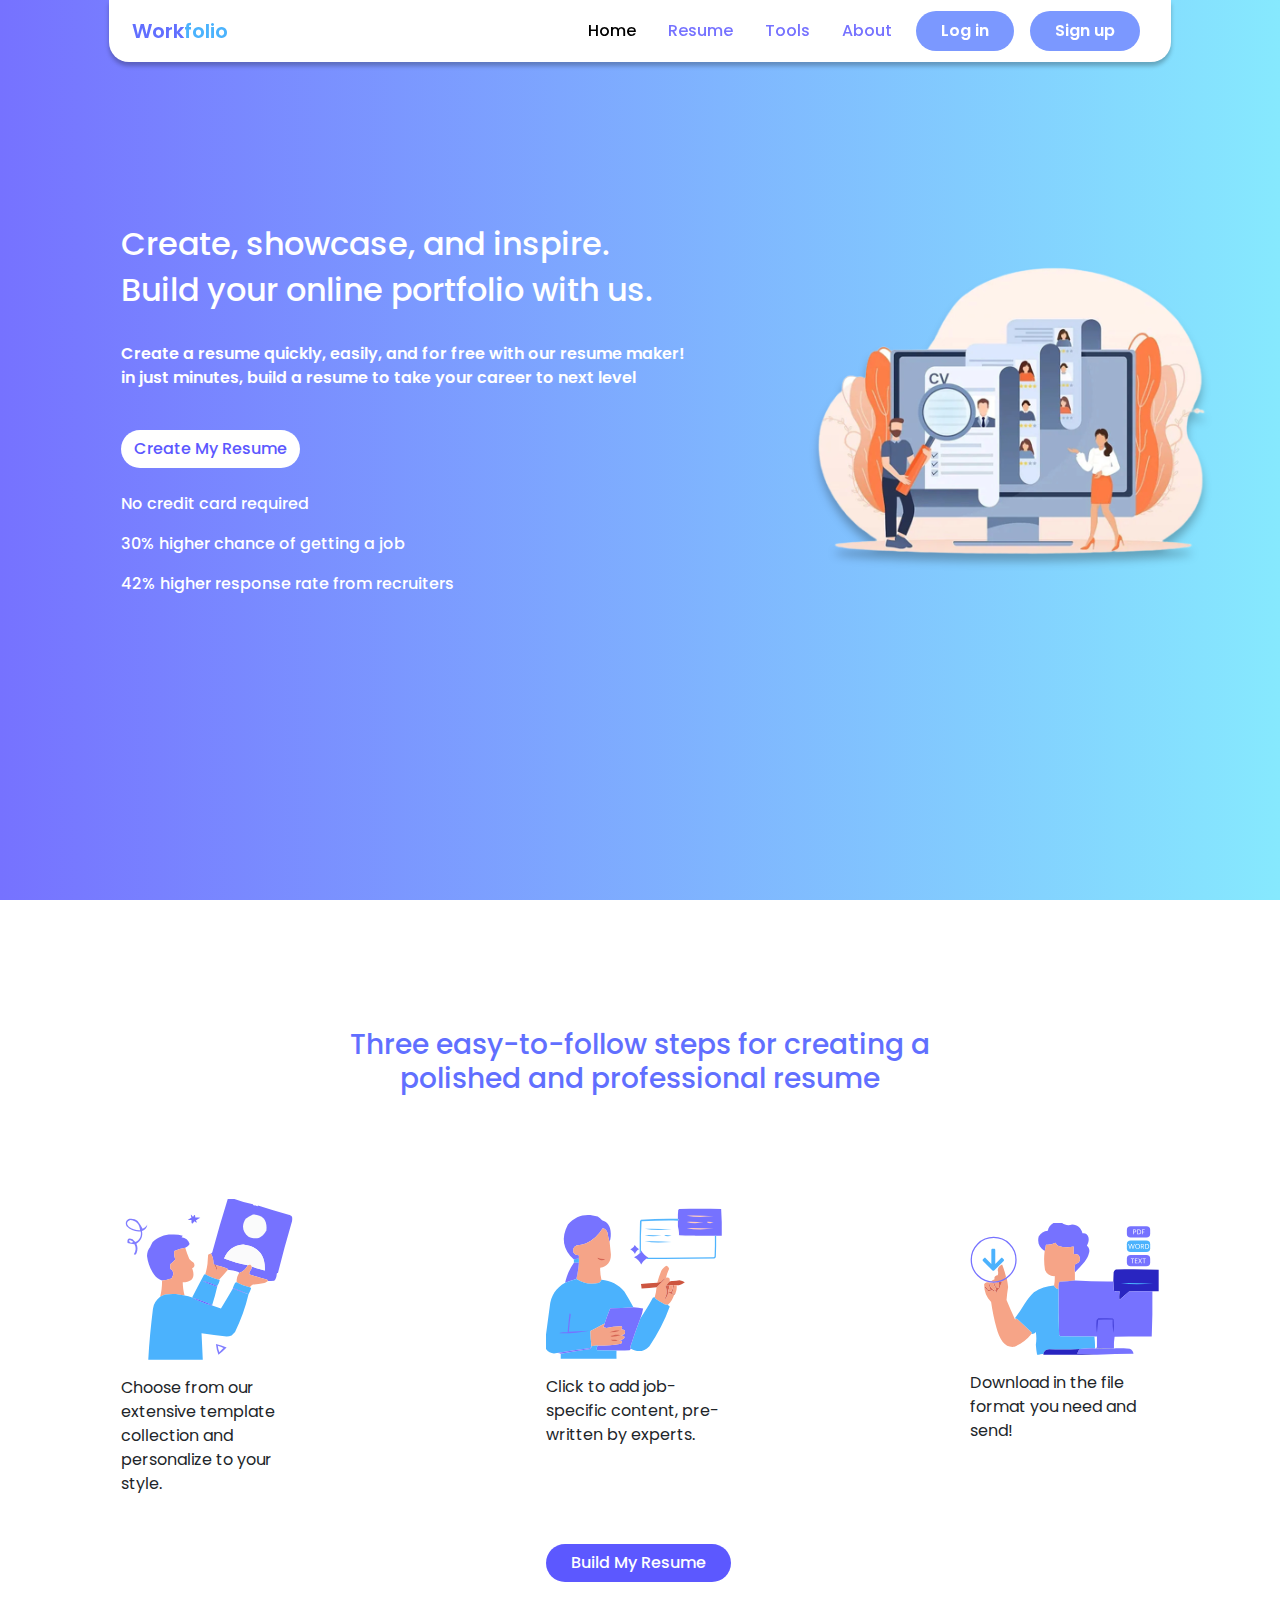
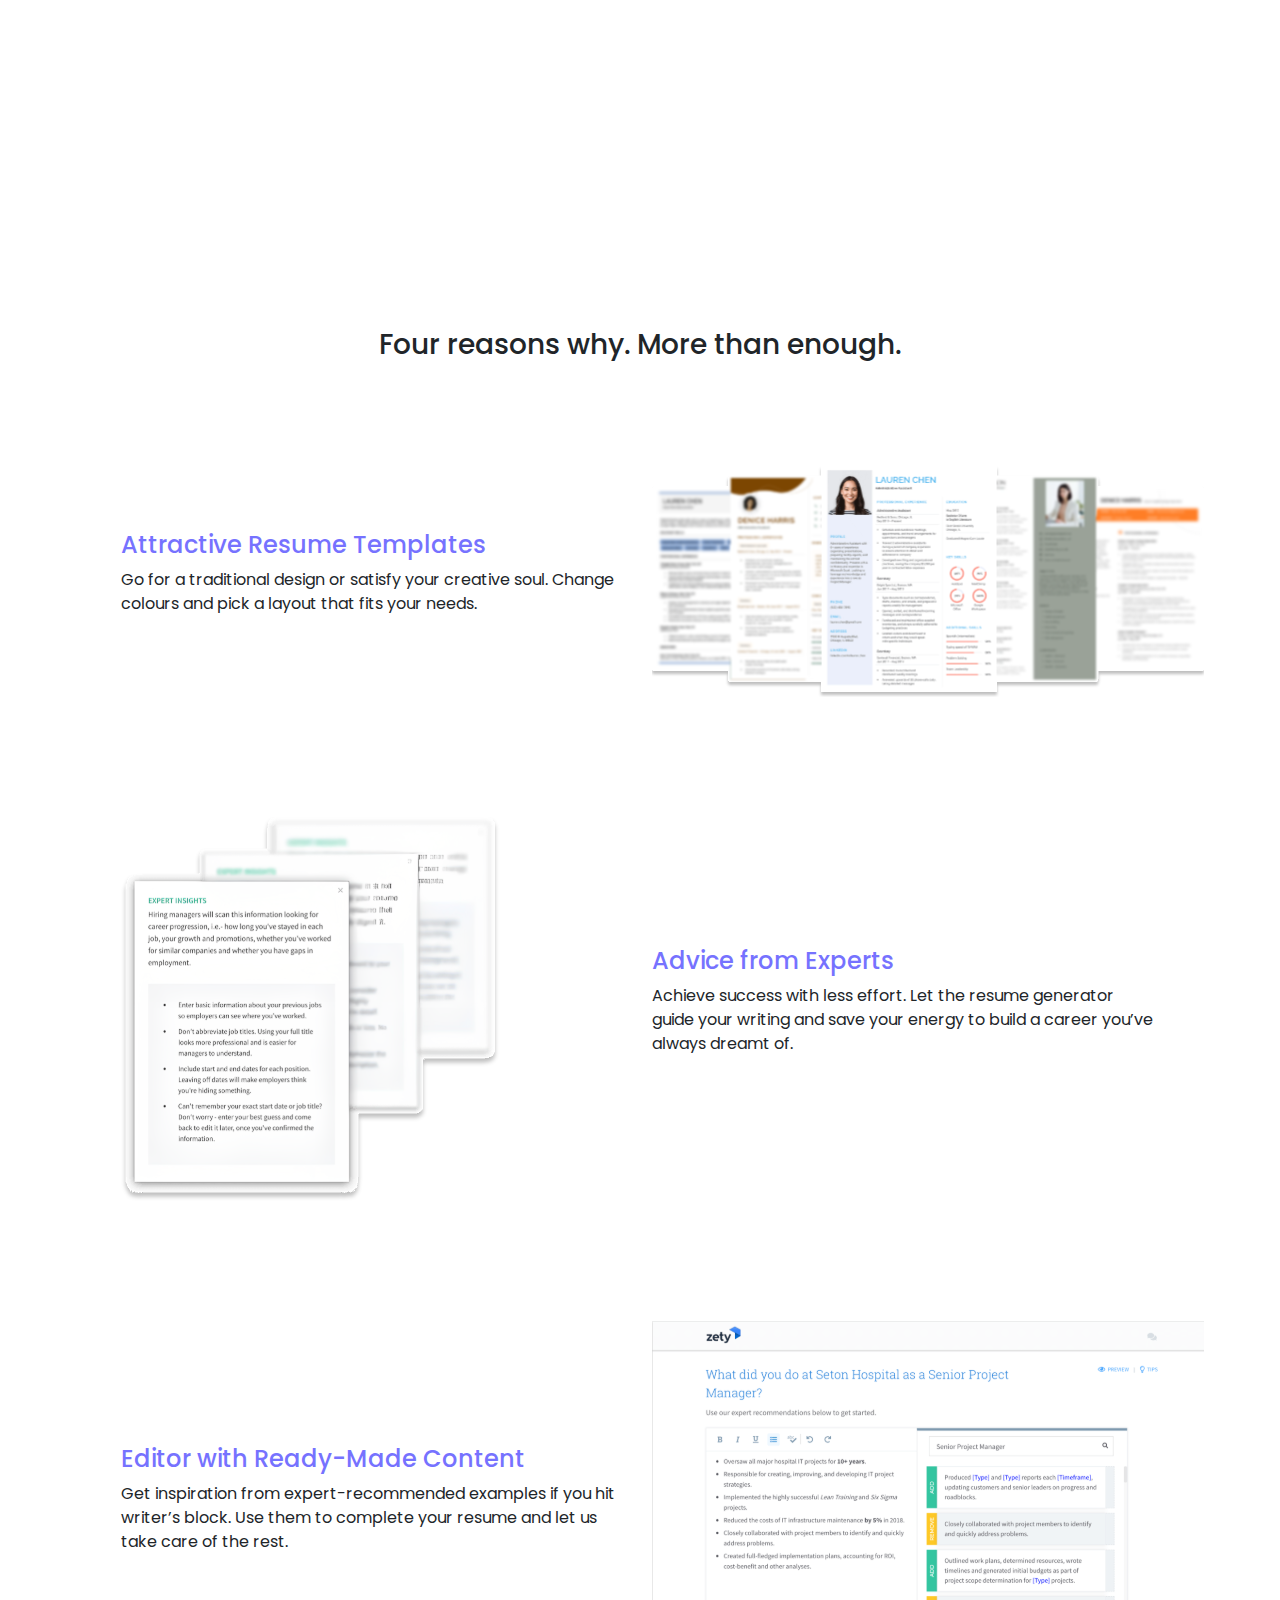
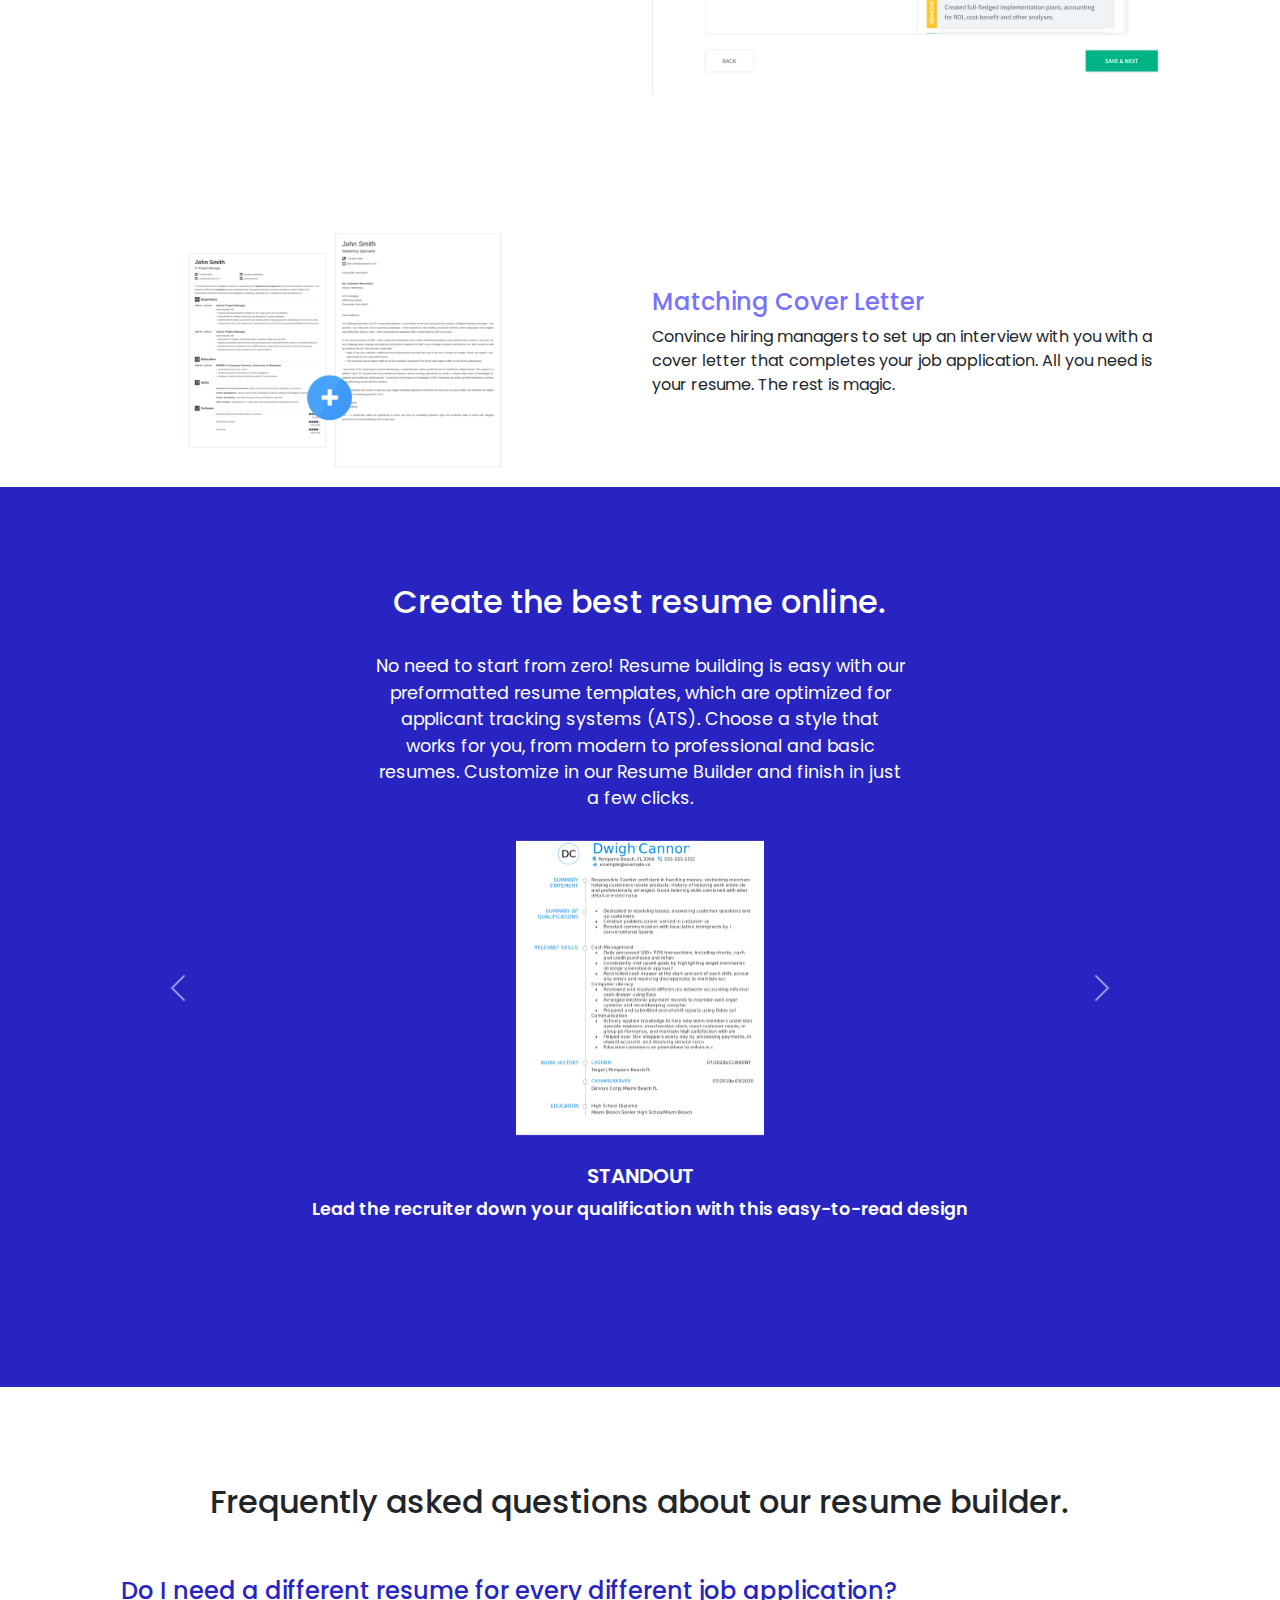
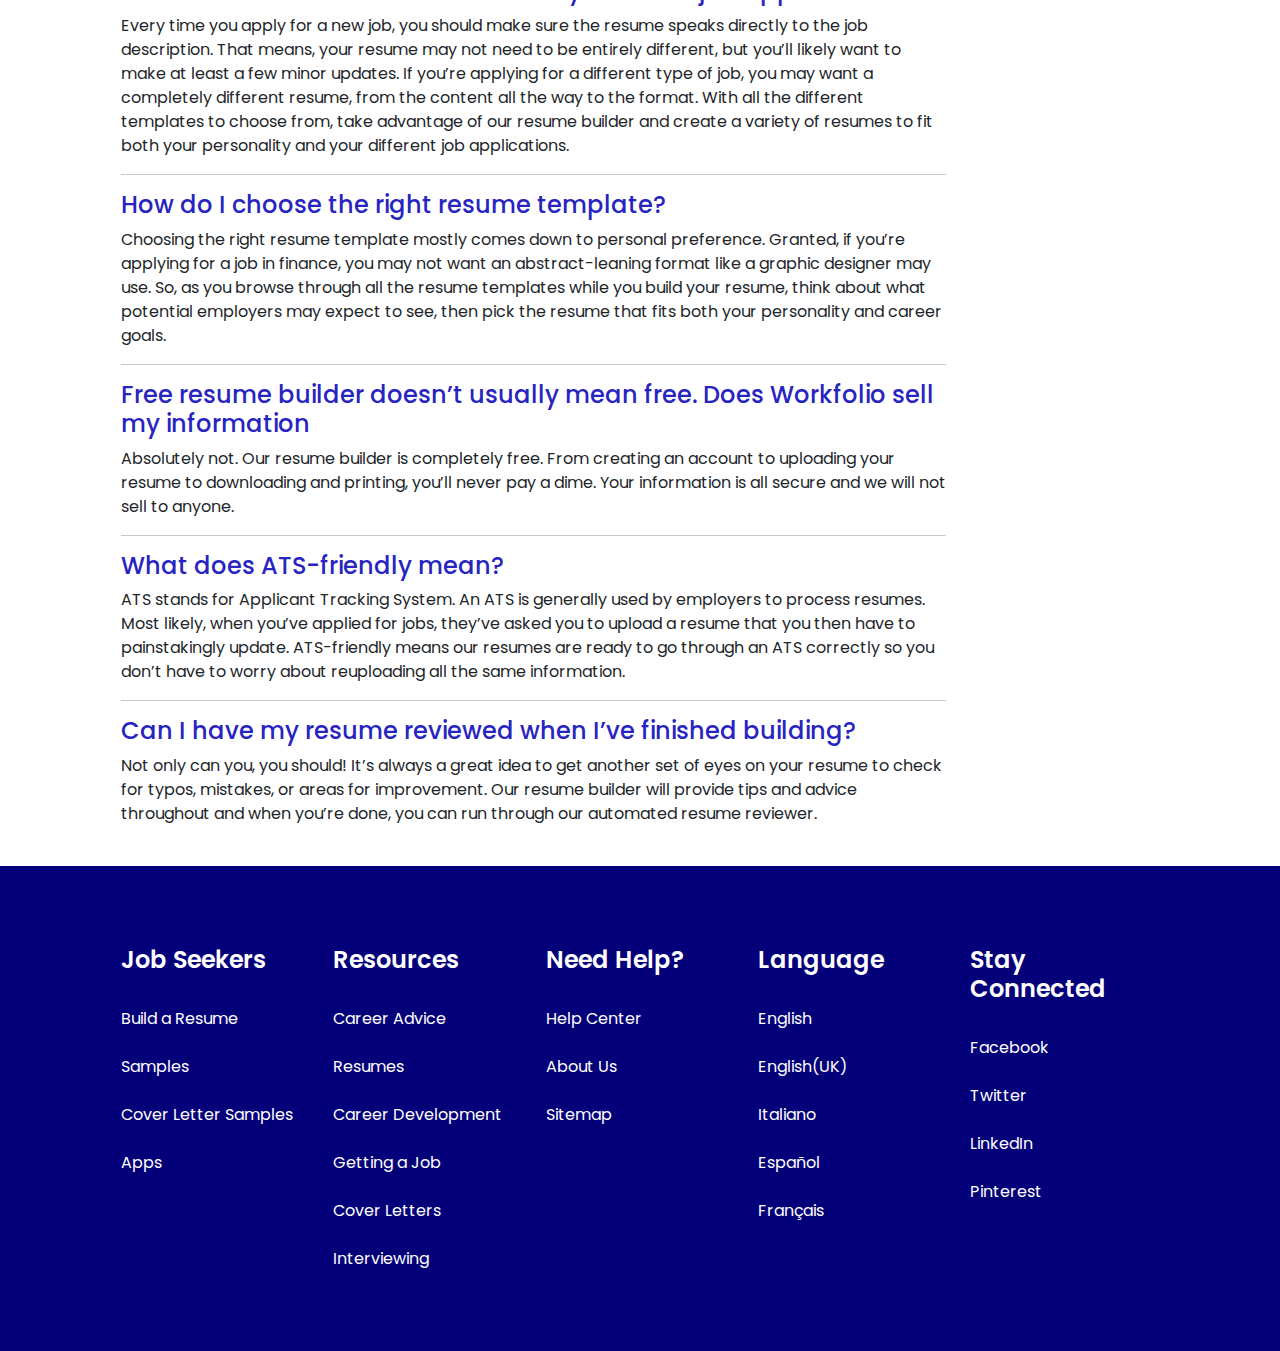
==== workfolio/index.html @ 3a0b3e2c "Initial Commit" ====
<!DOCTYPE html>
<html lang="en">
<head>
    <meta charset="UTF-8">
    <meta http-equiv="X-UA-Compatible" content="IE=edge">
    <meta name="viewport" content="width=device-width, initial-scale=1.0">
    <title>Workfolio</title>
    <!-- Bootstrap -->
    <link rel="stylesheet" href="./bootstrap-5.3.0-alpha1-dist/css/bootstrap.min.css">
    <script src="./bootstrap-5.3.0-alpha1-dist/js/bootstrap.min.js"></script>
    <!-- Fonts -->
    <link rel="preconnect" href="https://fonts.googleapis.com">
    <link rel="preconnect" href="https://fonts.gstatic.com" crossorigin>
    <link href="https://fonts.googleapis.com/css2?family=Poppins:wght@400;500;600&display=swap" rel="stylesheet">
    <!-- Styles -->
    <link rel="stylesheet" href="./css/styles.css">
    <!-- Script -->
    <script src="./js/script.js" defer></script>
</head>
<body>
    <div class="container-fluid landing">
        <!-- Navbar Starts -->
        <!-- <div class="row fixed-top">
            <div class="col"></div>
            <div class="col-10 navbar">
                <div class="logo">
                    <span class="logo-part-1">Work</span><span class="logo-part-2">folio</span>
                </div>
                <ul class="navbar-links d-flex justify-content-evenly align-items-center">
                    <li>Resume</li>
                    <li>Cover Letter</li>
                    <li>Tools</li>
                    <li>About</li>
                    <li>Career Blog</li>
                    <li class="navbar-button text-center ms-5 px-4 py-2">Log in</li>
                    <li class="navbar-button text-center px-4 py-2 ">Sign up</li>
                </ul>
            </div>
            <div class="col"></div>
        </div> -->
        <div class="row fixed-top">
            <div class="col-md-1"></div>
            <div class="col-md-10">
                <nav class="navbar navbar-expand-lg bg-body-tertiary">
                    <div class="container-fluid">
                        <a class="navbar-brand" href="/"><span class="logo-part-1">Work</span><span class="logo-part-2">folio</span></a>
                        <button class="navbar-toggler" type="button" data-bs-toggle="collapse" data-bs-target="#navbarNavAltMarkup" aria-controls="navbarNavAltMarkup" aria-expanded="false" aria-label="Toggle navigation">
                        <span class="navbar-toggler-icon"></span>
                        </button>
                        <div class="collapse navbar-collapse justify-content-end" id="navbarNavAltMarkup">
                        <div class="navbar-nav">
                            <a class="nav-link active" aria-current="page" href="#">Home</a>
                            <a class="nav-link" href="#">Resume</a>
                            <!-- <a class="nav-link" href="#">Cover Letter</a> -->
                            <a class="nav-link" href="#">Tools</a>
                            <a class="nav-link" href="#">About</a>
                            <!-- <a class="nav-link" href="#">Career Blog</a> -->
                            <button type="button" class="btn px-4" data-bs-toggle="modal" data-bs-target="#loginPopup">Log in</button>
                            <button type="button" class="btn px-4" data-bs-toggle="modal" data-bs-target="#signupPopup">Sign up</button>
                        </div>
                    </div>
                </nav>
            </div>
            <div class="col-md-1"></div>
        </div>
        <!-- Navbar Ends -->
        <!-- Login Popup Starts -->
        <div class="modal fade login-popup" id="loginPopup" tabindex="-1" aria-labelledby="exampleModalLabel" aria-hidden="true">
            <div class="modal-dialog modal-dialog-centered">
                <div class="modal-content">
                    <div class="modal-body d-flex flex-column justify-content-between">
                        <div class="d-flex justify-content-end">
                            <button type="button" class="btn-close" data-bs-dismiss="modal" aria-label="Close"></button>
                        </div>
                        <h2 class="text-center">Log in</h2>
                        <form action="/" method="post" class="d-flex flex-column justify-content-between">
                            <input type="text" name="login_username" placeholder="username or email">
                            <input type="password" name="login_password" placeholder="password">
                            <div class="d-flex justify-content-center">
                                <button class="btn" type="submit"><span>Log in</span></button>
                        </div>
                        </form>
                        <p class="text-center">or use a social network</p>
                    </div>
                    <div class="modal-footer justify-content-center">
                        <p>Not a member yet? <a href="">Sign up</a></p>
                    </div>
                </div>
            </div>
        </div>
        <!-- Login Popup Ends -->
        <!-- Signup Popup Starts -->
        <div class="modal fade signup-popup" id="signupPopup" tabindex="-1" aria-labelledby="exampleModalLabel" aria-hidden="true">
            <div class="modal-dialog modal-dialog-centered">
                <div class="modal-content">
                    <div class="modal-body d-flex flex-column justify-content-between">
                        <div class="d-flex justify-content-end">
                            <button type="button" class="btn-close" data-bs-dismiss="modal" aria-label="Close"></button>
                        </div>
                        <h2 class="text-center">Sign up</h2>
                        <form action="/" method="post" class="d-flex flex-column justify-content-between">
                            <input type="text" name="signup_user" placeholder="username">
                            <input type="email" name="signup_email" placeholder="email">
                            <input type="password" name="signup_password" placeholder="password">
                            <input type="password" placeholder="Re-type password">
                            <div class="d-flex">
                                <input class="form-check-input me-2" type="checkbox" value="" id="flexCheckDefault">
                                <label class="form-check-label" for="flexCheckDefault">By signing up you agree to Term of service and Privacy Policy</label>
                            </div>
                            <div class="d-flex justify-content-center">
                                <button class="btn" type="submit" onclick="sendData()"><span>Sign up</span></button>
                            </div>
                        </form>
                    </div>
                    <div class="modal-footer justify-content-center">
                        <p>Already have an account? <a href="">Log in</a></p>
                    </div>
                </div>
            </div>
        </div>
        <!-- Signup Popup Ends -->
        <!-- Hero Section Starts -->
        <div class="row landing-content">
            <div class="col-md-1"></div>
            <div class="col-md-6 col-sm-12">
                <h2>Create, showcase, and inspire.</h2>
                <h2>Build your online portfolio with us.</h2>
                <br>
                <p>Create a resume quickly, easily, and for free with our resume maker!<br>in just minutes, build a resume to take your career to next level</p>
                <br>
                <button onclick="goTo()" class="btn font-medium">Create My Resume</button>
                <br><br>
                <p class="font-medium fs-6">No credit card required</p>
                <p class="font-medium fs-6 mt-3">30% higher chance of getting a job</p>
                <p class="font-medium fs-6 mt-3">42% higher response rate from recruiters</p>
            </div>
            <div class="col-md-5 col-sm-12">
                <img class="object-fit-scale" src="./res/hero.svg" alt="hero.svg">
            </div>
        </div>
        <!-- Hero Section Ends -->
    </div>
    <!-- Slide-2 Starts -->
    <div class="container-fluid font-poppins slide-2">
        <div class="row slide-2-head">
            <div class="col-3"></div>
            <div class="col-6 text-center">
                <h3 class="font-medium">Three easy-to-follow steps for creating a polished and professional resume</h3>
            </div>
            <div class="col-3"></div>
        </div>
        <div class="row slide-2-body"> 
            <div class="col-md-1"></div>
            <div class="col-md-2 col-sm-12">
                <img src="./res/vector-1.svg" alt="vector-1.svg" class="object-fit-scale">
                <p class="mt-3">Choose from our extensive template collection and personalize to your style.</p>
            </div>
            <div class="col-md-2"></div>
            <div class="col-md-2 col-sm-12">
                <img src="./res/vector-2.svg" alt="vector-2.svg" class="object-fit-scale">
                <p class="mt-3">Click to add job-specific content, pre-written by experts.</p>
            </div>
            <div class="col-md-2"></div>
            <div class="col-md-2 col-sm-12">
                <img src="./res/vector-3.svg" alt="vector-2.svg" class="object-fit-contain mt-4">
                <p class="mt-3">Download in the file format you need and send!</p>    
            </div>
            <div class="col-md-1"></div>
        </div>
        <div class="row slide-2-button">
            <div class="col-md-5"></div>
            <div class="col-md-2 col-sm-12">
                <button class="btn px-4 font-medium" onclick="goTo()">Build My Resume</button>
            </div>
            <div class="col-md-5"></div>
        </div>
    </div>
    <!-- Slide-2 Ends -->
    <!-- Slide-3 Starts -->
    <div class="container-fluid slide-3">
        <div class="row slide-3-head">
            <div class="col-md-3"></div>
            <div class="col-md-6 col-sm-12 text-center">
                <h3 class="font-medium">Four reasons why. More than enough.</h3>
            </div>
            <div class="col-md-3"></div>
        </div>
        <div class="row slide-3-body">
            <div class="col-md-1"></div>
            <div class="col-md-5 col-sm-12 d-flex flex-column justify-content-center">
                <h4>Attractive Resume Templates</h4>
                <p>Go for a traditional design or satisfy your creative soul. Change colours and pick a layout that fits your needs.</p>
            </div>
            <div class="col-md-6 col-sm-12">
                <img src="./res/vector-4.svg" alt="vector-4" class="object-fit-contain">
            </div>
        </div>
        <br>
        <div class="row slide-3-body">
            <div class="col-md-1"></div>
            <div class="col-md-5 col-sm-12">
                <img src="./res/vector-5.svg" alt="vector-4" class="object-fit-contain">
            </div>
            <div class="col-md-5 col-sm-12 d-flex flex-column justify-content-center">
                <h4>Advice from Experts</h4>
                <p>Achieve success with less effort. Let the resume generator guide your writing and save your energy to build a career you’ve always dreamt of.</p>
            </div>
            <div class="col-md-1"></div>
        </div>
        <br>
        <div class="row slide-3-body">
            <div class="col-md-1"></div>
            <div class="col-md-5 col-sm-12 d-flex flex-column justify-content-center">
                <h4>Editor with Ready-Made Content</h4>
                <p>Get inspiration from expert-recommended examples if you hit writer’s block. Use them to complete your resume and let us take care of the rest.</p>
            </div>
            <div class="col-md-6 col-sm-12">
                <img src="./res/vector-6.svg" alt="vector-4" class="object-fit-contain">
            </div>
        </div>
        <br>
        <div class="row slide-3-body">
            <div class="col-md-1"></div>
            <div class="col-md-5 col-sm-12">
                <img src="./res/vector-7.svg" alt="vector-4" class="object-fit-contain">
            </div>
            <div class="col-md-5 col-sm-12 d-flex flex-column justify-content-center">
                <h4>Matching Cover Letter</h4>
                <p>Convince hiring managers to set up an interview with you with a cover letter that completes your job application. All you need is your resume. The rest is magic.</p>
            </div>
            <div class="col-md-1"></div>
        </div>
    </div>
    <!-- Slide-3 Ends -->
    <!-- Slide-4 Starts -->
    <div class="container-fluid slide-4">
        <div class="row slide-4-head">
            <div class="col-3"></div>
            <div class="col-6 text-center">
                <h2 class="font-medium">Create the best resume online.</h2>
                <br>
                <p>No need to start from zero! Resume building is easy with our preformatted resume templates, which are optimized for applicant tracking systems (ATS). Choose a style that works for you, from modern to professional and basic resumes. Customize in our Resume Builder and finish in just a few clicks.</p>
            </div>
            <div class="col-3"></div>
        </div>
        <div class="row slide-4-body justify-content-center">
            <div class="col-12">
                <div id="carouselExampleRide" class="carousel slide" data-bs-ride="true">
                    <div class="carousel-inner">
                        <div class="carousel-item active">
                            <img src="./res/vector-8.svg" class="d-block object-fit-contain" alt="...">
                        </div>
                        <div class="carousel-item">
                            <img src="./res/vector-9.svg" class="d-block object-fit-contain" alt="...">
                        </div>
                        <div class="carousel-item">
                            <img src="./res/vector-10.svg" class="d-block object-fit-contain" alt="...">
                        </div>
                    </div>
                    <button class="carousel-control-prev" type="button" data-bs-target="#carouselExampleRide" data-bs-slide="prev">
                        <span class="carousel-control-prev-icon" aria-hidden="true"></span>
                        <span class="visually-hidden">Previous</span>
                    </button>
                    <button class="carousel-control-next" type="button" data-bs-target="#carouselExampleRide" data-bs-slide="next">
                        <span class="carousel-control-next-icon" aria-hidden="true"></span>
                        <span class="visually-hidden">Next</span>
                    </button>
                </div>
            </div>
        </div>
        <div class="row slide-4-foot">
            <div class="col-12 text-center">
                <h5 class="font-semibold">STANDOUT</h5>
                <p class="font-semibold">Lead the recruiter down your qualification with this easy-to-read design</p>
            </div> 
        </div>
    </div>
    <!-- Slide-4 Ends -->
    <!-- Slide-5 Starts -->
    <div class="container-fluid slide-5">
        <div class="row slide-5-head">
            <div class="col-12 text-center">
                <h2>Frequently asked questions about our resume builder.</h2>
            </div>
        </div>
        <br><br>
        <div class="row slide-5-body">
            <div class="col-md-1"></div>
            <div class="col-md-8">
                <h4>Do I need a different resume for every different job application?</h4>
                <p>Every time you apply for a new job, you should make sure the resume speaks directly to the job description. That means, your resume may not need to be entirely different, but you’ll likely want to make at least a few minor updates. If you’re applying for a different type of job, you may want a completely different resume, from the content all the way to the format. With all the different templates to choose from, take advantage of our resume builder and create a variety of resumes to fit both your personality and your different job applications.</p>
                <hr>
                <h4>How do I choose the right resume template?</h4>
                <p>Choosing the right resume template mostly comes down to personal preference. Granted, if you’re applying for a job in finance, you may not want an abstract-leaning format like a graphic designer may use. So, as you browse through all the resume templates while you build your resume, think about what potential employers may expect to see, then pick the resume that fits both your personality and career goals.</p>
                <hr>
                <h4>Free resume builder doesn’t usually mean free. Does Workfolio sell my information</h4>
                <p>Absolutely not. Our resume builder is completely free. From creating an account to uploading your resume to downloading and printing, you’ll never pay a dime. Your information is all secure and we will not sell to anyone.</p>
                <hr>
                <h4>What does ATS-friendly mean?</h4>
                <p>ATS stands for Applicant Tracking System. An ATS is generally used by employers to process resumes. Most likely, when you’ve applied for jobs, they’ve asked you to upload a resume that you then have to painstakingly update. ATS-friendly means our resumes are ready to go through an ATS correctly so you don’t have to worry about reuploading all the same information.</p>
                <hr>
                <h4>Can I have my resume reviewed when I’ve finished building?</h4>
                <p>Not only can you, you should! It’s always a great idea to get another set of eyes on your resume to check for typos, mistakes, or areas for improvement. Our resume builder will provide tips and advice throughout and when you’re done, you can run through our automated resume reviewer.</p>
                <br>
            </div>
            <div class="col-md-3"></div>
        </div>
    </div>
    <!-- Slide-5-Ends -->
    <!-- Footer Starts -->
    <div class="container-fluid footer">
        <div class="row">
            <div class="col-md-1"></div>
            <div class="col-md-2">
                <h4 class="font-semibold">Job Seekers</h4>
                <br>
                <a href="">Build a Resume</a>
                <br><br>
                <a href="">Samples</a>
                <br><br>
                <a href="">Cover Letter Samples</a>
                <br><br>
                <a href="">Apps</a>
            </div>
            <div class="col-md-2">
                <h4 class="font-semibold">Resources</h4>
                <br>
                <a href="">Career Advice</a>
                <br><br>
                <a href="">Resumes</a>
                <br><br>
                <a href="">Career Development</a>
                <br><br>
                <a href="">Getting a Job</a>
                <br><br>
                <a href="">Cover Letters</a>
                <br><br>
                <a href="">Interviewing</a>
            </div>
            <div class="col-md-2">
                <h4 class="font-semibold">Need Help?</h4>
                <br>
                <a href="">Help Center</a>
                <br><br>
                <a href="">About Us</a>
                <br><br>
                <a href="">Sitemap</a>
            </div>
            <div class="col-md-2">
                <h4 class="font-semibold">Language</h4>
                <br>
                <a href="">English</a>
                <br><br>
                <a href="">English(UK)</a>
                <br><br>
                <a href="">Italiano</a>
                <br><br>
                <a href="">Español</a>
                <br><br>
                <a href="">Français</a>
            </div>
            <div class="col-md-2">
                <h4 class="font-semibold">Stay Connected</h4>
                <br>
                <a href="">Facebook</a>
                <br><br>
                <a href="">Twitter</a>
                <br><br>
                <a href="">LinkedIn</a>
                <br><br>
                <a href="">Pinterest</a>
            </div>
            <div class="col-md-1"></div>
        </div>
    </div>
    <!-- Footer Ends -->
</body>
</html>
---- workfolio/css/styles.css ----
.font-semibold {
    font-weight: 600;
}

.font-medium {
    font-weight: 500;
}

.container-fluid {
    padding-right: 15px;
    padding-left: 15px;
    margin-right: auto;
    margin-left: auto;
}   

body {
    font-family: 'Poppins', sans-serif;
}

.col-md-10 nav{
    border-radius: 0px 0px 20px 20px;
    background-color: #ffffff !important;
    box-shadow: 0px 4px 4px 0px rgba(0, 0, 0, 0.25);
}

.navbar-brand {
    font-family: 'Poppins', sans-serif;
    font-weight: 600;
}

.logo-part-1 {
    color: #616FFF;
}

.logo-part-2 {
    color: #4BB3FD;
}

.nav-link {
    font-family: 'Poppins', sans-serif;
    font-weight: 500;
    color: #7672FF;
    margin-right: 1rem;
}

.navbar-nav button {
    background-color: #7B98FF;
    color: #ffffff;
    border-radius: 20px;
    font-weight: 600;
    margin-right: 1rem;
}

.navbar-nav button:hover {
    background-color: #7B98FF;
    color: white;
}

.navbar-brand {
    padding: 0.5rem;
}

nav .show button, nav .collapsing button {
    margin-top: 1rem;
}

/* .navbar {
    background-color: #ffffff;
    height: 3rem;
    box-shadow: 0px 4px 4px 0px rgba(0, 0, 0, 0.25);
    border-radius: 0px 0px 20px 20px;
    height: 4rem;
} */

/* .logo {
    margin-left: 2rem;
    font-weight: 600;
    font-size: 1.5rem;
}

.logo-part-1 {
    color: #616FFF;
}

.logo-part-2 {
    color: #4BB3FD;
} */

/* .navbar-links {
    margin: 0;
    width: 70%;
    list-style-type: none;
    font-weight: 500;
    font-size: 1rem;
    color: #7672FF;
}

.navbar-button {
    background-color: #7B98FF;
    color: #ffffff;
    border-radius: 20px;
    width: 6.8rem;
} */

.login-popup .modal-content {
    height: 30rem;
    border-radius: 2rem;
}

.login-popup .modal-content .modal-body h2 {
    color: #2824C1;
    font-weight: 600;
}

.login-popup form {
    height: 50%;
}

.login-popup .modal-body input[type=text], .modal-body input[type=password] {
    padding: 0.5rem;
    border: solid 0.5px #2824C1;
    border-radius: 0.5rem;
    padding: 0.75rem;
    font-size: 1.1rem;
}

.login-popup .modal-body .btn {
    background-image: linear-gradient(to right, #7672FF, #86E9FE);
    border-radius: 20px;
    font-size: 1.1rem;
    font-weight: 500;
    width: 25rem;
    padding: 0.5rem;
}

.login-popup .modal-body .btn span{
    color: white;
}
.login-popup .modal-body .btn:active {
    background-image: none;
}

.login-popup .modal-body .btn:active span{
    color: black;
}

.signup-popup .modal-content {
    height: 38rem;
    border-radius: 2rem;
}

.signup-popup .modal-content .modal-body h2 {
    color: #2824C1;
    font-weight: 600;
    margin-bottom: 2rem;
}

.signup-popup form {
    height: 70%;
}

.signup-popup .modal-body input[type=text], .modal-body input[type=password], .modal-body input[type=email] {
    padding: 0.5rem;
    border: solid 0.5px #2824C1;
    border-radius: 0.5rem;
    padding: 0.75rem;
    font-size: 1.1rem;
}

.signup-popup .modal-body .btn {
    background-image: linear-gradient(to right, #7672FF, #86E9FE);
    border-radius: 20px;
    font-size: 1.1rem;
    font-weight: 500;
    width: 25rem;
    padding: 0.75rem;
}

.signup-popup .modal-body .btn span{
    color: white;
}

.signup-popup .modal-body .btn:active {
    background-image: none;
}

.signup-popup .modal-body .btn:active span{
    color: black;
}

.landing {
    background-image: linear-gradient(to right, #7672FF, #86E9FE);
    height: 100vh;
}

.landing-content {
    position: relative;
    top: 25%;
    font-weight: 600;
    color: #ffffff;
}

.landing-content .btn {
    border-radius: 20px;
    background-color: #ffffff;
    color: #5C58FF;
}

.landing-content .btn:hover {
    color: #5C58FF;
}

.landing-content .btn:active {
    color: #ffffff;
}

.landing-content img {
    max-width: 100%;
    filter: drop-shadow(0px 8px 4px rgba(0, 0, 0, 0.25));
}

.slide-2 {
    min-height: 100vh;
}

.slide-2-head {
    margin-top: 8rem;
    color: #616FFF;
}

.slide-2-body {
    margin-top: 6rem;
}

.slide-2-body img {
    max-width: 100%;
}

.slide-2-button {
    margin-top: 2rem;
}

.slide-2-button .btn {
    border-radius: 20px;
    background-color: #5C58FF;
    color: #ffffff;
}

.slide-3-body {
    margin-top: 6rem;
}

.slide-3-body img{
    max-width: 90%;
}

.slide-3-body h4 {
    color: #7672FF;
}

.slide-4 {
    min-height: 100vh;
    background-color: #2824C1;
    color: #ffffff;
    padding: 6rem;
}

.slide-4 div {
    background-color: #2824C1;
}

.slide-4 p {
    font-size: 1.1rem;
}


.slide-4-body {
    height: 80px;
}

.slide-4-body img {
    height: 100%;
    margin: auto;
}

.carousel-item {
    height: 20rem;
}

.slide-4-foot {
    margin-top: 16rem;
}

.slide-5-head {
    margin-top: 6rem;
}

.slide-5-body h4{
    color: #2824C1;
}

.footer {
    background-color: #030079;
    color: #ffffff;
    padding-top: 5rem;
    padding-bottom: 5rem;
}

.footer a {
    text-decoration: none;
    color: #ffffff;
}
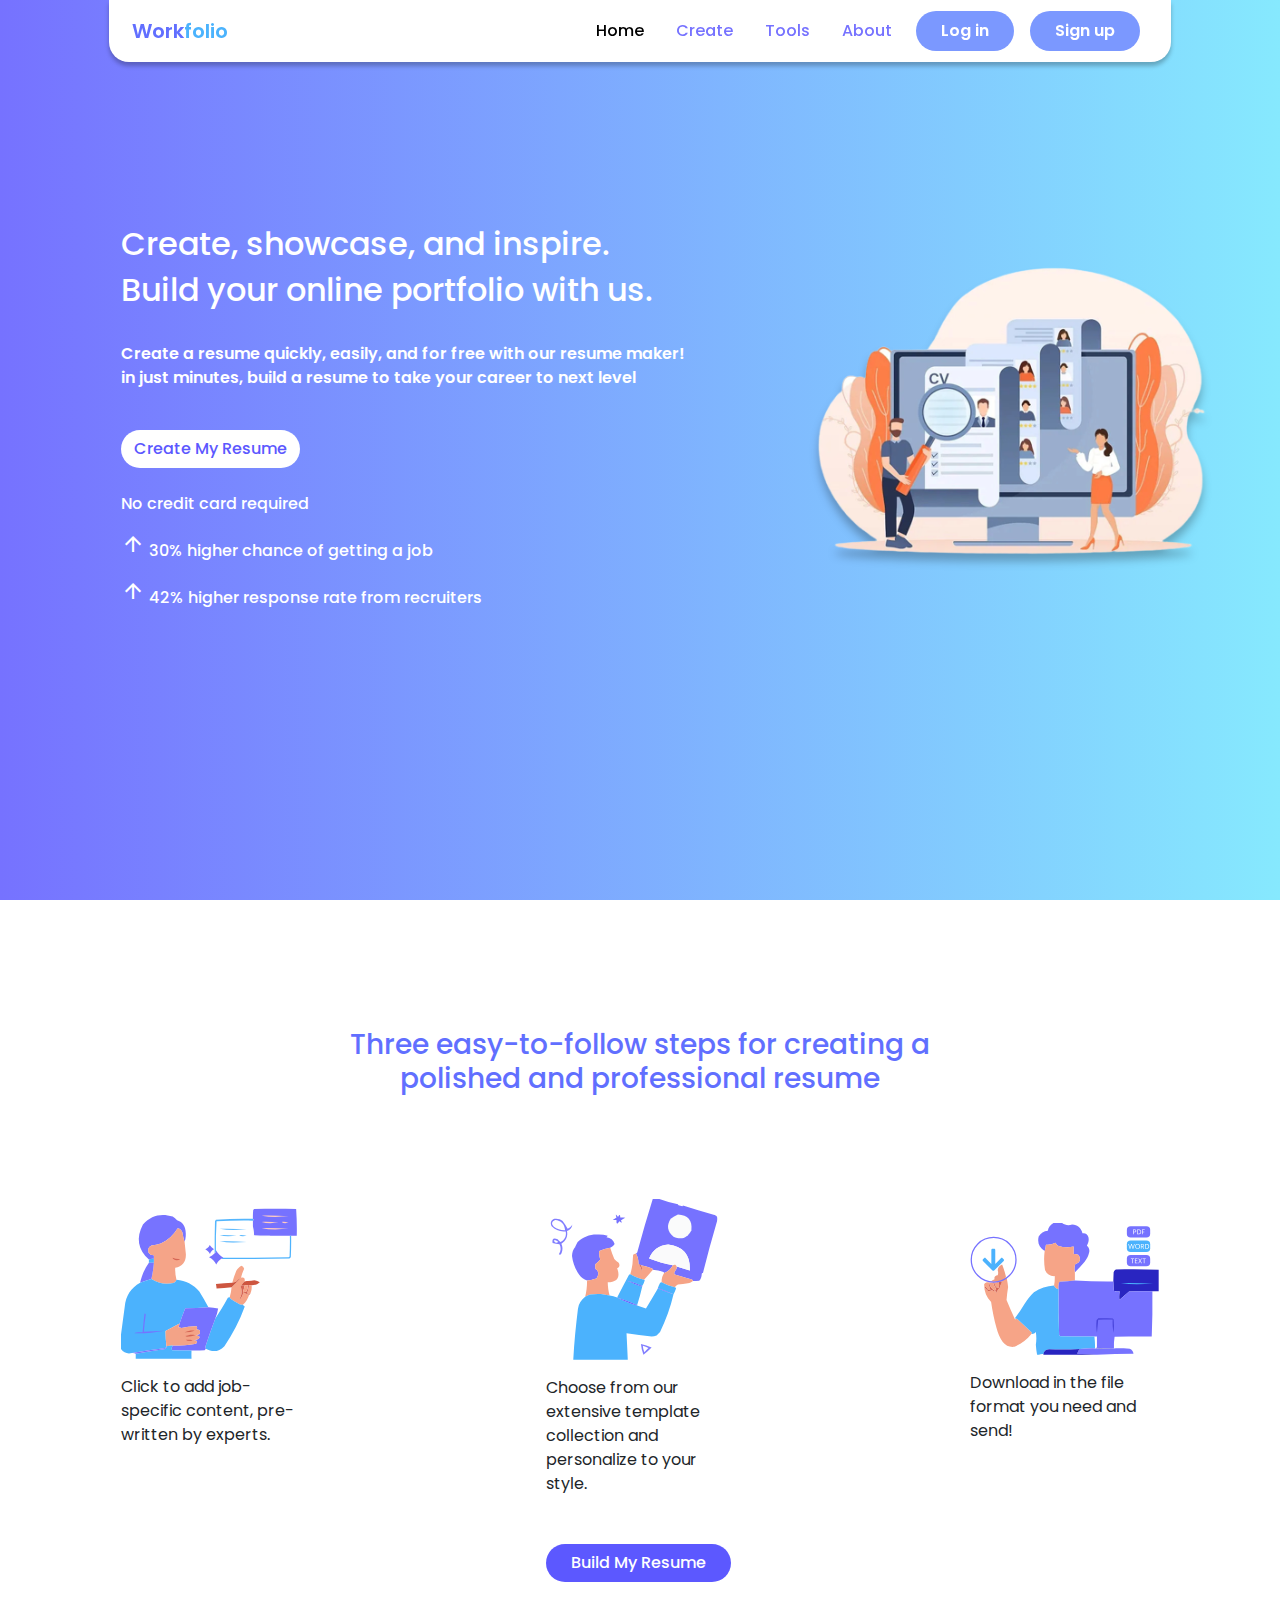
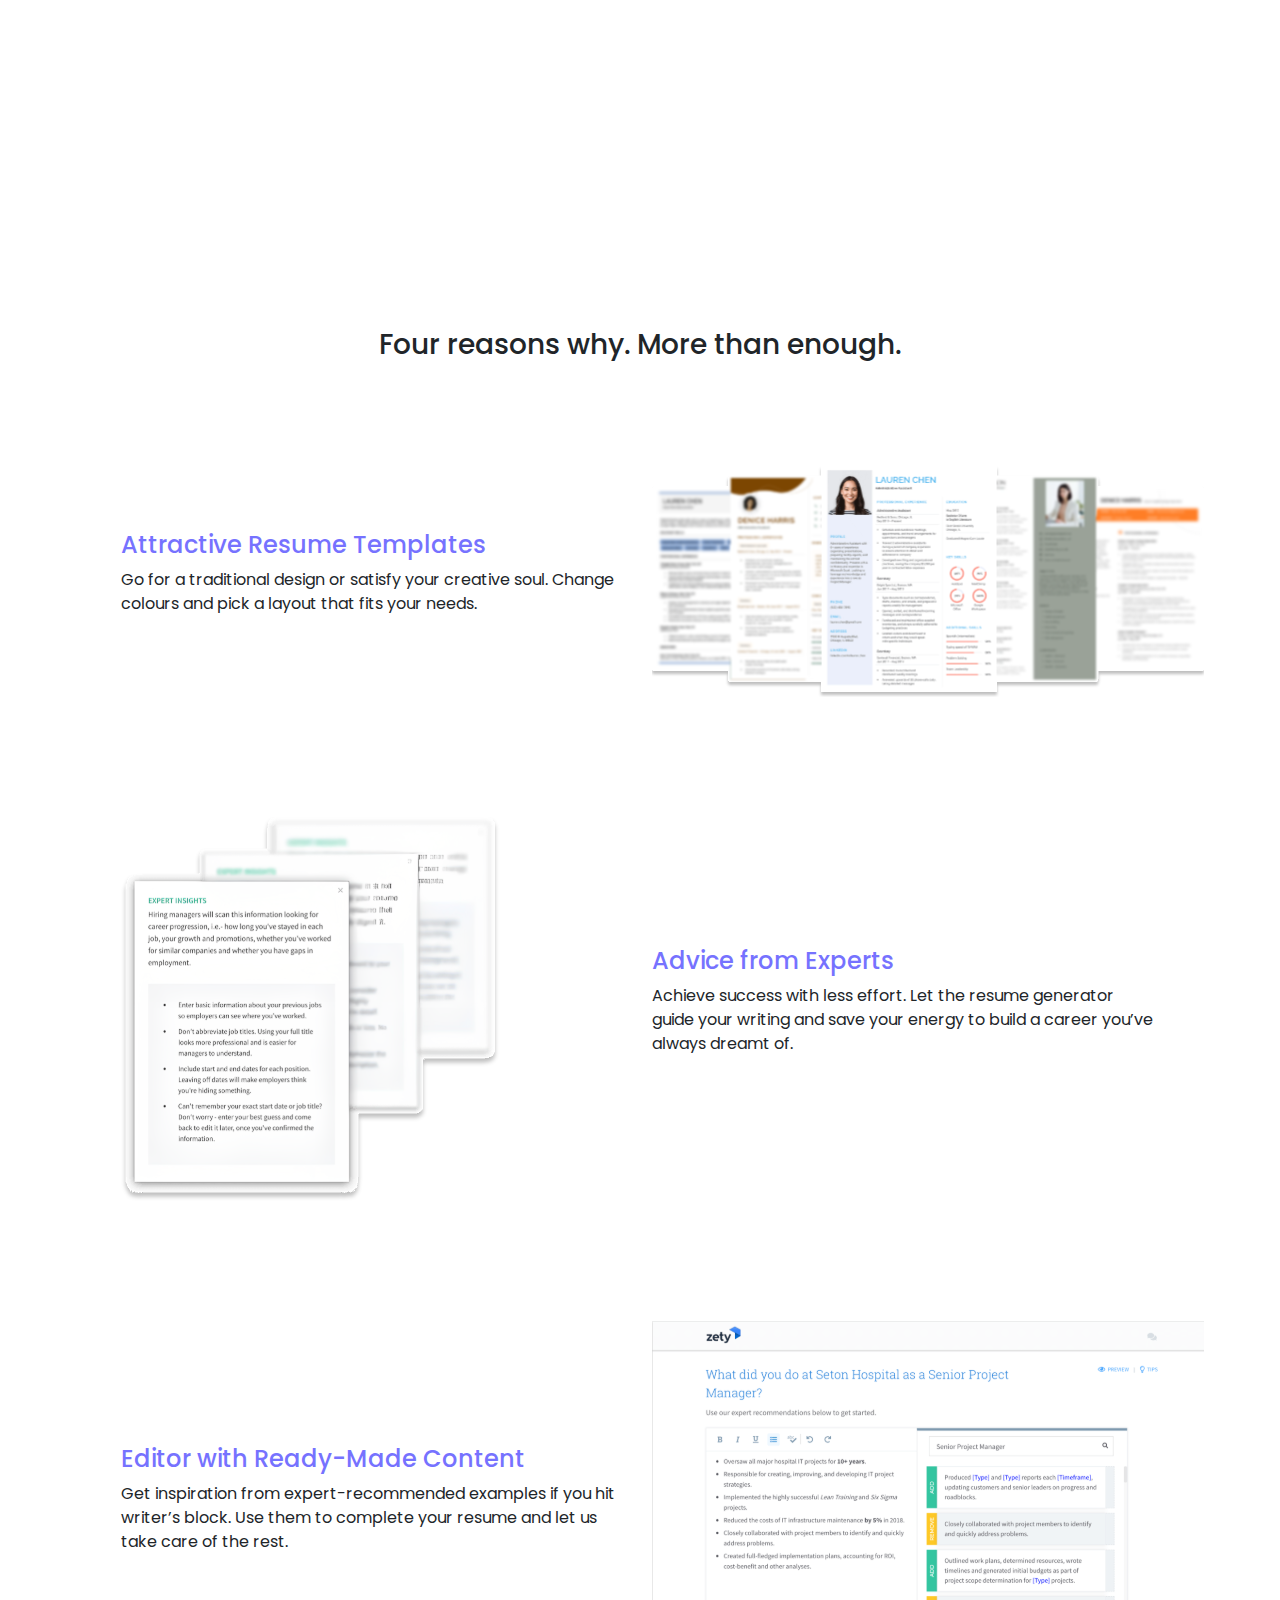
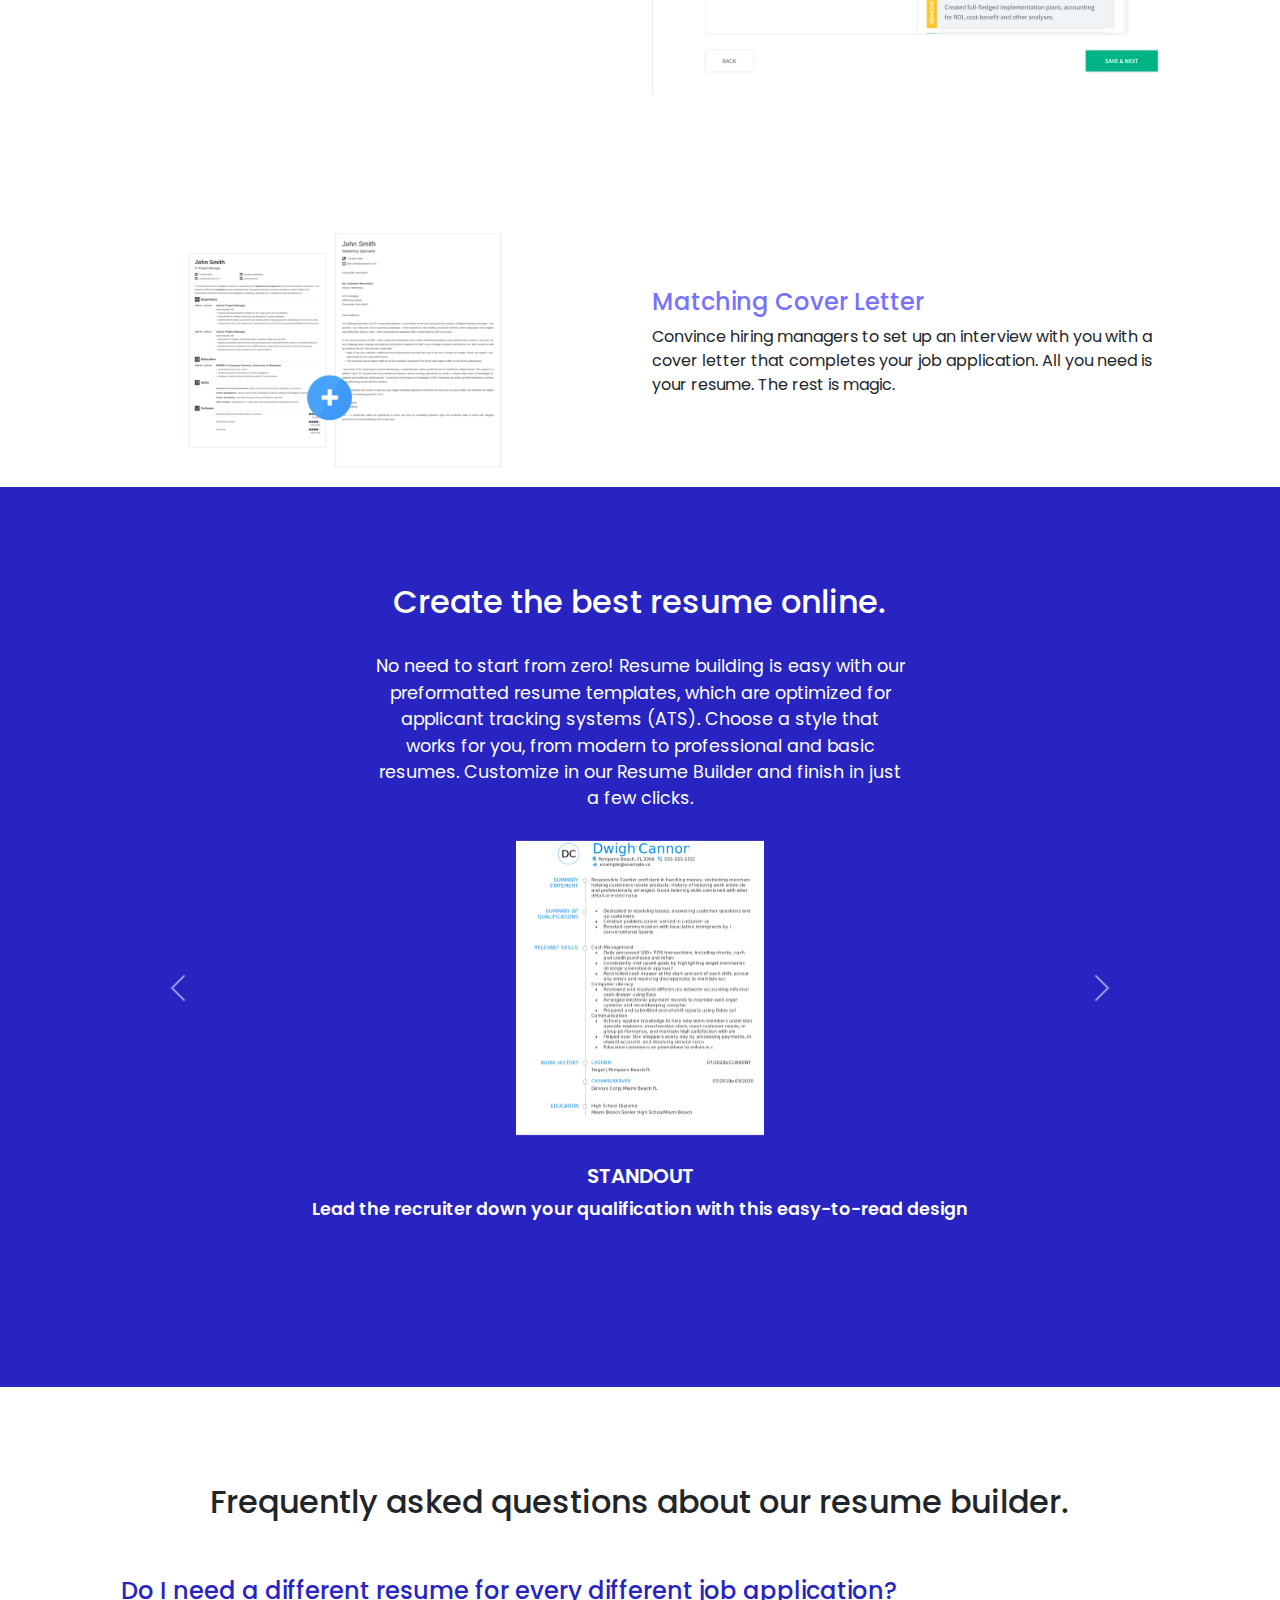
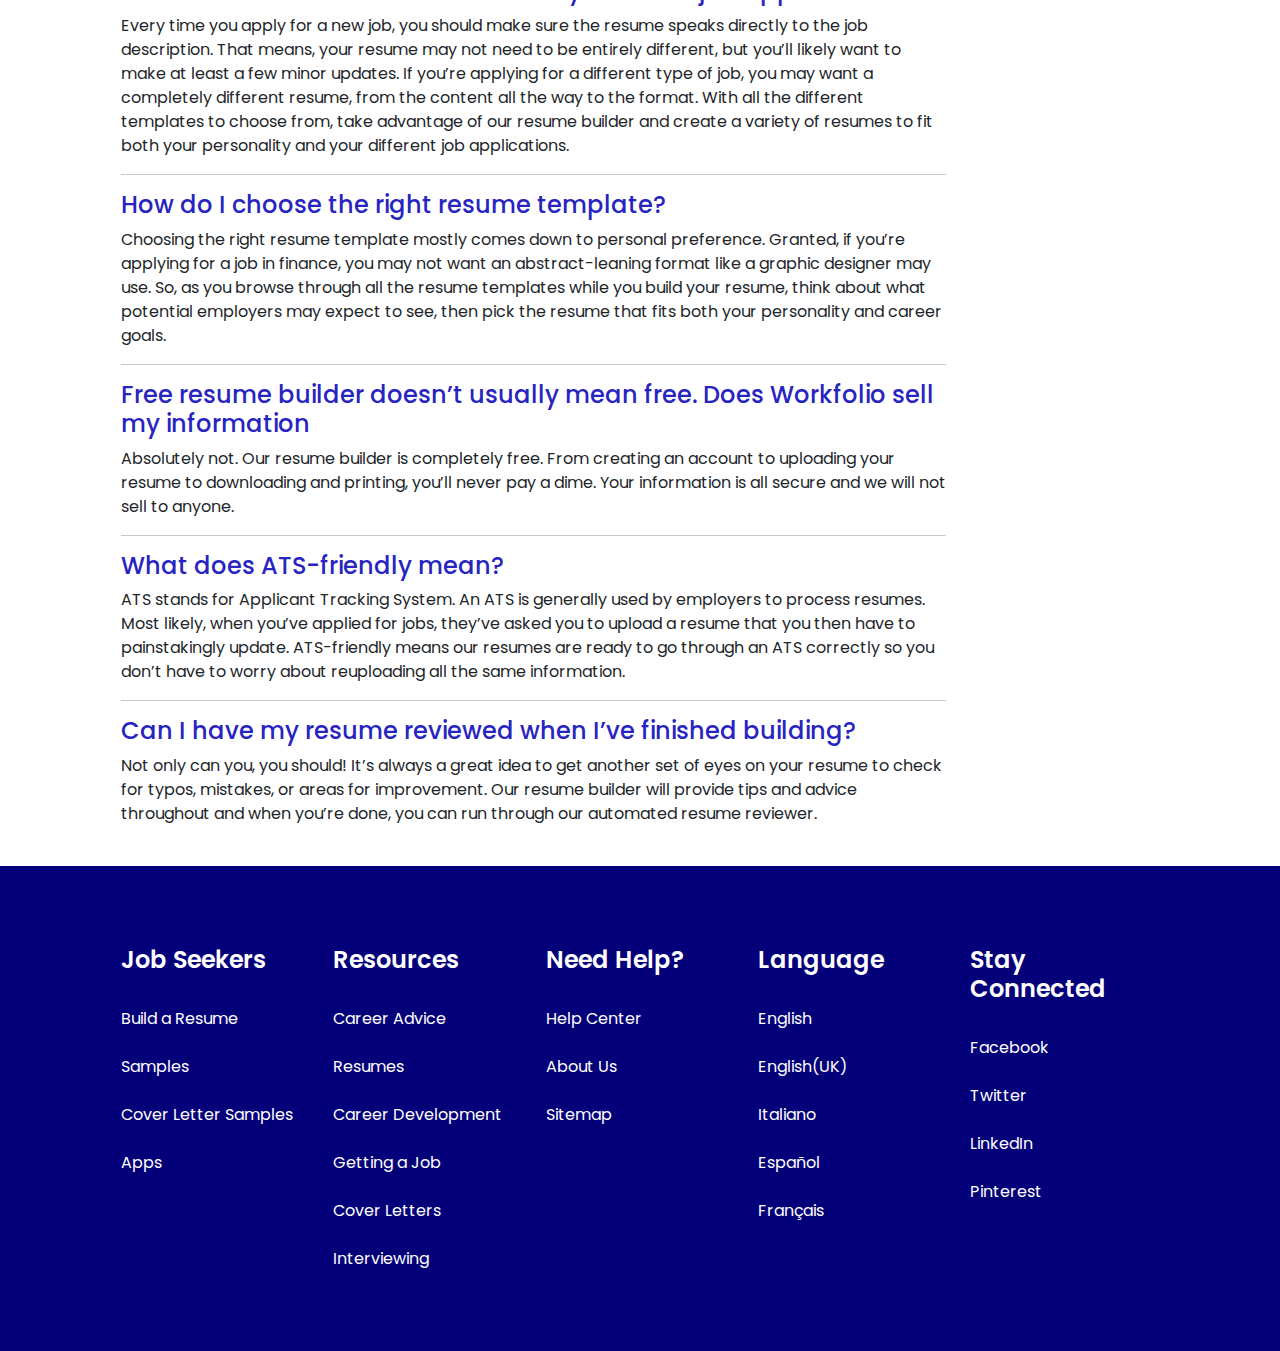
==== commit 7ca7cf27: "Updated from the original repository" ====
--- a/workfolio/index.html
+++ b/workfolio/index.html
@@ -1,71 +1,69 @@
 <!DOCTYPE html>
 <html lang="en">
+
 <head>
     <meta charset="UTF-8">
     <meta http-equiv="X-UA-Compatible" content="IE=edge">
     <meta name="viewport" content="width=device-width, initial-scale=1.0">
     <title>Workfolio</title>
+
     <!-- Bootstrap -->
     <link rel="stylesheet" href="./bootstrap-5.3.0-alpha1-dist/css/bootstrap.min.css">
     <script src="./bootstrap-5.3.0-alpha1-dist/js/bootstrap.min.js"></script>
+
     <!-- Fonts -->
     <link rel="preconnect" href="https://fonts.googleapis.com">
     <link rel="preconnect" href="https://fonts.gstatic.com" crossorigin>
     <link href="https://fonts.googleapis.com/css2?family=Poppins:wght@400;500;600&display=swap" rel="stylesheet">
+    <link rel="stylesheet"
+        href="https://fonts.googleapis.com/css2?family=Material+Symbols+Outlined:opsz,wght,FILL,GRAD@20..48,100..700,0..1,-50..200" />
+    <link rel="stylesheet"
+        href="https://fonts.googleapis.com/css2?family=Material+Symbols+Outlined:opsz,wght,FILL,GRAD@48,400,0,0" />
+
     <!-- Styles -->
     <link rel="stylesheet" href="./css/styles.css">
-    <!-- Script -->
+
+    <!-- Scripts -->
     <script src="./js/script.js" defer></script>
 </head>
+
 <body>
+    <!-- Landing Page Starts -->
     <div class="container-fluid landing">
         <!-- Navbar Starts -->
-        <!-- <div class="row fixed-top">
-            <div class="col"></div>
-            <div class="col-10 navbar">
-                <div class="logo">
-                    <span class="logo-part-1">Work</span><span class="logo-part-2">folio</span>
-                </div>
-                <ul class="navbar-links d-flex justify-content-evenly align-items-center">
-                    <li>Resume</li>
-                    <li>Cover Letter</li>
-                    <li>Tools</li>
-                    <li>About</li>
-                    <li>Career Blog</li>
-                    <li class="navbar-button text-center ms-5 px-4 py-2">Log in</li>
-                    <li class="navbar-button text-center px-4 py-2 ">Sign up</li>
-                </ul>
-            </div>
-            <div class="col"></div>
-        </div> -->
         <div class="row fixed-top">
             <div class="col-md-1"></div>
             <div class="col-md-10">
                 <nav class="navbar navbar-expand-lg bg-body-tertiary">
                     <div class="container-fluid">
-                        <a class="navbar-brand" href="/"><span class="logo-part-1">Work</span><span class="logo-part-2">folio</span></a>
-                        <button class="navbar-toggler" type="button" data-bs-toggle="collapse" data-bs-target="#navbarNavAltMarkup" aria-controls="navbarNavAltMarkup" aria-expanded="false" aria-label="Toggle navigation">
-                        <span class="navbar-toggler-icon"></span>
+                        <a class="navbar-brand" href="/"><span class="logo-part-1">Work</span><span
+                                class="logo-part-2">folio</span></a>
+                        <button class="navbar-toggler" type="button" data-bs-toggle="collapse"
+                            data-bs-target="#navbarNavAltMarkup" aria-controls="navbarNavAltMarkup"
+                            aria-expanded="false" aria-label="Toggle navigation">
+                            <span class="navbar-toggler-icon"></span>
                         </button>
                         <div class="collapse navbar-collapse justify-content-end" id="navbarNavAltMarkup">
-                        <div class="navbar-nav">
-                            <a class="nav-link active" aria-current="page" href="#">Home</a>
-                            <a class="nav-link" href="#">Resume</a>
-                            <!-- <a class="nav-link" href="#">Cover Letter</a> -->
-                            <a class="nav-link" href="#">Tools</a>
-                            <a class="nav-link" href="#">About</a>
-                            <!-- <a class="nav-link" href="#">Career Blog</a> -->
-                            <button type="button" class="btn px-4" data-bs-toggle="modal" data-bs-target="#loginPopup">Log in</button>
-                            <button type="button" class="btn px-4" data-bs-toggle="modal" data-bs-target="#signupPopup">Sign up</button>
-                        </div>
-                    </div>
+                            <div class="navbar-nav">
+                                <a class="nav-link active" aria-current="page" href="#">Home</a>
+                                <a class="nav-link" href="/create">Create</a>
+                                <a class="nav-link" href="/dummy_page">Tools</a>
+                                <a class="nav-link" href="#">About</a>
+                                <button type="button" class="btn px-4" data-bs-toggle="modal"
+                                    data-bs-target="#loginPopup">Log in</button>
+                                <button type="button" class="btn px-4" data-bs-toggle="modal"
+                                    data-bs-target="#signupPopup">Sign up</button>
+                            </div>
+                        </div>
                 </nav>
             </div>
             <div class="col-md-1"></div>
         </div>
         <!-- Navbar Ends -->
+
         <!-- Login Popup Starts -->
-        <div class="modal fade login-popup" id="loginPopup" tabindex="-1" aria-labelledby="exampleModalLabel" aria-hidden="true">
+        <div class="modal fade login-popup" id="loginPopup" tabindex="-1" aria-labelledby="exampleModalLabel"
+            aria-hidden="true">
             <div class="modal-dialog modal-dialog-centered">
                 <div class="modal-content">
                     <div class="modal-body d-flex flex-column justify-content-between">
@@ -78,9 +76,29 @@
                             <input type="password" name="login_password" placeholder="password">
                             <div class="d-flex justify-content-center">
                                 <button class="btn" type="submit"><span>Log in</span></button>
-                        </div>
+                            </div>
                         </form>
                         <p class="text-center">or use a social network</p>
+                        <div class="d-flex justify-content-evenly"><svg onclick="goTo('https://www.twitter.com')"
+                                width="30" height="33" viewBox="0 0 30 33" fill="none"
+                                xmlns="http://www.w3.org/2000/svg">
+                                <path
+                                    d="M26.7857 0.389221H3.21429C1.43973 0.389221 0 1.94607 0 3.86499V29.3539C0 31.2728 1.43973 32.8297 3.21429 32.8297H26.7857C28.5603 32.8297 30 31.2728 30 29.3539V3.86499C30 1.94607 28.5603 0.389221 26.7857 0.389221ZM23.5112 11.8882C23.5246 12.091 23.5246 12.301 23.5246 12.5037C23.5246 18.7818 19.1049 26.0157 11.029 26.0157C8.53795 26.0157 6.22768 25.2337 4.28571 23.8868C4.64062 23.9303 4.98214 23.9448 5.34375 23.9448C7.39955 23.9448 9.28795 23.1917 10.7946 21.9172C8.86607 21.8738 7.24554 20.5052 6.68973 18.6225C7.36607 18.7311 7.97545 18.7311 8.67188 18.5356C6.66295 18.0939 5.15625 16.1822 5.15625 13.8723V13.8144C5.73884 14.1692 6.42187 14.3864 7.13839 14.4154C6.536 13.9821 6.04218 13.3943 5.70098 12.7044C5.35979 12.0145 5.18185 11.244 5.18304 10.4617C5.18304 9.57828 5.39732 8.76726 5.77902 8.06487C7.94196 10.9469 11.1897 12.8296 14.8326 13.0323C14.2098 9.80999 16.4397 7.19593 19.1183 7.19593C20.3839 7.19593 21.5223 7.76798 22.3259 8.69485C23.317 8.4921 24.2679 8.09383 25.1116 7.55074C24.7835 8.6514 24.0938 9.57827 23.183 10.1648C24.067 10.0634 24.9241 9.79551 25.7143 9.42621C25.1183 10.3748 24.3683 11.2148 23.5112 11.8882Z"
+                                    fill="#2824C1" />
+                            </svg>
+                            <svg onclick="goTo('https://www.facebook.com')" width="30" height="33" viewBox="0 0 30 33"
+                                fill="none" xmlns="http://www.w3.org/2000/svg">
+                                <path
+                                    d="M26.7857 0.389221H3.21429C2.3618 0.389221 1.54424 0.755417 0.941442 1.40725C0.338647 2.05908 0 2.94316 0 3.86499L0 29.3539C0 30.2758 0.338647 31.1598 0.941442 31.8117C1.54424 32.4635 2.3618 32.8297 3.21429 32.8297H12.4051V21.8007H8.18638V16.6095H12.4051V12.6529C12.4051 8.15249 14.8828 5.66659 18.6777 5.66659C20.4951 5.66659 22.3955 6.01706 22.3955 6.01706V10.4342H20.3016C18.2384 10.4342 17.5949 11.8187 17.5949 13.2387V16.6095H22.2007L21.4641 21.8007H17.5949V32.8297H26.7857C27.6382 32.8297 28.4558 32.4635 29.0586 31.8117C29.6614 31.1598 30 30.2758 30 29.3539V3.86499C30 2.94316 29.6614 2.05908 29.0586 1.40725C28.4558 0.755417 27.6382 0.389221 26.7857 0.389221Z"
+                                    fill="#2824C1" />
+                            </svg>
+                            <svg onclick="goTo('https://www.linkedin.com')" width="29" height="33" viewBox="0 0 29 33"
+                                fill="none" xmlns="http://www.w3.org/2000/svg">
+                                <path
+                                    d="M26.9286 0.389221H2.06496C0.92567 0.389221 0 1.43919 0 2.72812V30.4908C0 31.7797 0.92567 32.8297 2.06496 32.8297H26.9286C28.0679 32.8297 29 31.7797 29 30.4908V2.72812C29 1.43919 28.0679 0.389221 26.9286 0.389221ZM8.76473 28.1953H4.46652V12.7137H8.7712V28.1953H8.76473ZM6.61562 10.5993C5.23683 10.5993 4.12344 9.34656 4.12344 7.81143C4.12344 6.2763 5.23683 5.02357 6.61562 5.02357C7.98795 5.02357 9.10781 6.2763 9.10781 7.81143C9.10781 9.3538 7.99442 10.5993 6.61562 10.5993ZM24.8766 28.1953H20.5783V20.6645C20.5783 18.8687 20.546 16.5588 18.3451 16.5588C16.1054 16.5588 15.7623 18.5139 15.7623 20.5342V28.1953H11.4641V12.7137H15.5875V14.8281H15.6458C16.2219 13.6116 17.6266 12.3299 19.7174 12.3299C24.0674 12.3299 24.8766 15.5378 24.8766 19.7087V28.1953Z"
+                                    fill="#2824C1" />
+                            </svg>
+                        </div>
                     </div>
                     <div class="modal-footer justify-content-center">
                         <p>Not a member yet? <a href="">Sign up</a></p>
@@ -89,8 +107,10 @@
             </div>
         </div>
         <!-- Login Popup Ends -->
+
         <!-- Signup Popup Starts -->
-        <div class="modal fade signup-popup" id="signupPopup" tabindex="-1" aria-labelledby="exampleModalLabel" aria-hidden="true">
+        <div class="modal fade signup-popup" id="signupPopup" tabindex="-1" aria-labelledby="exampleModalLabel"
+            aria-hidden="true">
             <div class="modal-dialog modal-dialog-centered">
                 <div class="modal-content">
                     <div class="modal-body d-flex flex-column justify-content-between">
@@ -98,14 +118,15 @@
                             <button type="button" class="btn-close" data-bs-dismiss="modal" aria-label="Close"></button>
                         </div>
                         <h2 class="text-center">Sign up</h2>
-                        <form action="/" method="post" class="d-flex flex-column justify-content-between">
+                        <form action="/signup" method="post" class="d-flex flex-column justify-content-between">
                             <input type="text" name="signup_user" placeholder="username">
                             <input type="email" name="signup_email" placeholder="email">
                             <input type="password" name="signup_password" placeholder="password">
                             <input type="password" placeholder="Re-type password">
                             <div class="d-flex">
                                 <input class="form-check-input me-2" type="checkbox" value="" id="flexCheckDefault">
-                                <label class="form-check-label" for="flexCheckDefault">By signing up you agree to Term of service and Privacy Policy</label>
+                                <label class="form-check-label" for="flexCheckDefault">By signing up you agree to Term
+                                    of service and Privacy Policy</label>
                             </div>
                             <div class="d-flex justify-content-center">
                                 <button class="btn" type="submit" onclick="sendData()"><span>Sign up</span></button>
@@ -119,6 +140,7 @@
             </div>
         </div>
         <!-- Signup Popup Ends -->
+
         <!-- Hero Section Starts -->
         <div class="row landing-content">
             <div class="col-md-1"></div>
@@ -126,13 +148,16 @@
                 <h2>Create, showcase, and inspire.</h2>
                 <h2>Build your online portfolio with us.</h2>
                 <br>
-                <p>Create a resume quickly, easily, and for free with our resume maker!<br>in just minutes, build a resume to take your career to next level</p>
-                <br>
-                <button onclick="goTo()" class="btn font-medium">Create My Resume</button>
+                <p>Create a resume quickly, easily, and for free with our resume maker!<br>in just minutes, build a
+                    resume to take your career to next level</p>
+                <br>
+                <button onclick="goTo('/create_resume.html')" class="btn font-medium">Create My Resume</button>
                 <br><br>
                 <p class="font-medium fs-6">No credit card required</p>
-                <p class="font-medium fs-6 mt-3">30% higher chance of getting a job</p>
-                <p class="font-medium fs-6 mt-3">42% higher response rate from recruiters</p>
+                <p class="font-medium fs-6 mt-3"><span class="material-symbols-outlined">arrow_upward</span> 30% higher
+                    chance of getting a job</p>
+                <p class="font-medium fs-6 mt-3"><span class="material-symbols-outlined">arrow_upward</span> 42% higher
+                    response rate from recruiters</p>
             </div>
             <div class="col-md-5 col-sm-12">
                 <img class="object-fit-scale" src="./res/hero.svg" alt="hero.svg">
@@ -140,6 +165,8 @@
         </div>
         <!-- Hero Section Ends -->
     </div>
+    <!-- Landing Page Ends -->
+
     <!-- Slide-2 Starts -->
     <div class="container-fluid font-poppins slide-2">
         <div class="row slide-2-head">
@@ -149,33 +176,34 @@
             </div>
             <div class="col-3"></div>
         </div>
-        <div class="row slide-2-body"> 
-            <div class="col-md-1"></div>
+        <div class="row slide-2-body">
+            <div class="col-md-1"></div>
+            <div class="col-md-2 col-sm-12">
+                <img src="./res/vector-2.svg" alt="vector-2.svg" class="object-fit-scale">
+                <p class="mt-3">Click to add job-specific content, pre-written by experts.</p>
+            </div>
+            <div class="col-md-2"></div>
             <div class="col-md-2 col-sm-12">
                 <img src="./res/vector-1.svg" alt="vector-1.svg" class="object-fit-scale">
                 <p class="mt-3">Choose from our extensive template collection and personalize to your style.</p>
             </div>
             <div class="col-md-2"></div>
             <div class="col-md-2 col-sm-12">
-                <img src="./res/vector-2.svg" alt="vector-2.svg" class="object-fit-scale">
-                <p class="mt-3">Click to add job-specific content, pre-written by experts.</p>
-            </div>
-            <div class="col-md-2"></div>
-            <div class="col-md-2 col-sm-12">
                 <img src="./res/vector-3.svg" alt="vector-2.svg" class="object-fit-contain mt-4">
-                <p class="mt-3">Download in the file format you need and send!</p>    
+                <p class="mt-3">Download in the file format you need and send!</p>
             </div>
             <div class="col-md-1"></div>
         </div>
         <div class="row slide-2-button">
             <div class="col-md-5"></div>
             <div class="col-md-2 col-sm-12">
-                <button class="btn px-4 font-medium" onclick="goTo()">Build My Resume</button>
+                <button class="btn px-4 font-medium" onclick="goTo('/create_resume.html')">Build My Resume</button>
             </div>
             <div class="col-md-5"></div>
         </div>
     </div>
     <!-- Slide-2 Ends -->
+
     <!-- Slide-3 Starts -->
     <div class="container-fluid slide-3">
         <div class="row slide-3-head">
@@ -189,7 +217,8 @@
             <div class="col-md-1"></div>
             <div class="col-md-5 col-sm-12 d-flex flex-column justify-content-center">
                 <h4>Attractive Resume Templates</h4>
-                <p>Go for a traditional design or satisfy your creative soul. Change colours and pick a layout that fits your needs.</p>
+                <p>Go for a traditional design or satisfy your creative soul. Change colours and pick a layout that fits
+                    your needs.</p>
             </div>
             <div class="col-md-6 col-sm-12">
                 <img src="./res/vector-4.svg" alt="vector-4" class="object-fit-contain">
@@ -203,7 +232,8 @@
             </div>
             <div class="col-md-5 col-sm-12 d-flex flex-column justify-content-center">
                 <h4>Advice from Experts</h4>
-                <p>Achieve success with less effort. Let the resume generator guide your writing and save your energy to build a career you’ve always dreamt of.</p>
+                <p>Achieve success with less effort. Let the resume generator guide your writing and save your energy to
+                    build a career you’ve always dreamt of.</p>
             </div>
             <div class="col-md-1"></div>
         </div>
@@ -212,7 +242,8 @@
             <div class="col-md-1"></div>
             <div class="col-md-5 col-sm-12 d-flex flex-column justify-content-center">
                 <h4>Editor with Ready-Made Content</h4>
-                <p>Get inspiration from expert-recommended examples if you hit writer’s block. Use them to complete your resume and let us take care of the rest.</p>
+                <p>Get inspiration from expert-recommended examples if you hit writer’s block. Use them to complete your
+                    resume and let us take care of the rest.</p>
             </div>
             <div class="col-md-6 col-sm-12">
                 <img src="./res/vector-6.svg" alt="vector-4" class="object-fit-contain">
@@ -226,12 +257,14 @@
             </div>
             <div class="col-md-5 col-sm-12 d-flex flex-column justify-content-center">
                 <h4>Matching Cover Letter</h4>
-                <p>Convince hiring managers to set up an interview with you with a cover letter that completes your job application. All you need is your resume. The rest is magic.</p>
+                <p>Convince hiring managers to set up an interview with you with a cover letter that completes your job
+                    application. All you need is your resume. The rest is magic.</p>
             </div>
             <div class="col-md-1"></div>
         </div>
     </div>
     <!-- Slide-3 Ends -->
+
     <!-- Slide-4 Starts -->
     <div class="container-fluid slide-4">
         <div class="row slide-4-head">
@@ -239,7 +272,9 @@
             <div class="col-6 text-center">
                 <h2 class="font-medium">Create the best resume online.</h2>
                 <br>
-                <p>No need to start from zero! Resume building is easy with our preformatted resume templates, which are optimized for applicant tracking systems (ATS). Choose a style that works for you, from modern to professional and basic resumes. Customize in our Resume Builder and finish in just a few clicks.</p>
+                <p>No need to start from zero! Resume building is easy with our preformatted resume templates, which are
+                    optimized for applicant tracking systems (ATS). Choose a style that works for you, from modern to
+                    professional and basic resumes. Customize in our Resume Builder and finish in just a few clicks.</p>
             </div>
             <div class="col-3"></div>
         </div>
@@ -257,11 +292,13 @@
                             <img src="./res/vector-10.svg" class="d-block object-fit-contain" alt="...">
                         </div>
                     </div>
-                    <button class="carousel-control-prev" type="button" data-bs-target="#carouselExampleRide" data-bs-slide="prev">
+                    <button class="carousel-control-prev" type="button" data-bs-target="#carouselExampleRide"
+                        data-bs-slide="prev">
                         <span class="carousel-control-prev-icon" aria-hidden="true"></span>
                         <span class="visually-hidden">Previous</span>
                     </button>
-                    <button class="carousel-control-next" type="button" data-bs-target="#carouselExampleRide" data-bs-slide="next">
+                    <button class="carousel-control-next" type="button" data-bs-target="#carouselExampleRide"
+                        data-bs-slide="next">
                         <span class="carousel-control-next-icon" aria-hidden="true"></span>
                         <span class="visually-hidden">Next</span>
                     </button>
@@ -272,10 +309,11 @@
             <div class="col-12 text-center">
                 <h5 class="font-semibold">STANDOUT</h5>
                 <p class="font-semibold">Lead the recruiter down your qualification with this easy-to-read design</p>
-            </div> 
+            </div>
         </div>
     </div>
     <!-- Slide-4 Ends -->
+
     <!-- Slide-5 Starts -->
     <div class="container-fluid slide-5">
         <div class="row slide-5-head">
@@ -288,25 +326,42 @@
             <div class="col-md-1"></div>
             <div class="col-md-8">
                 <h4>Do I need a different resume for every different job application?</h4>
-                <p>Every time you apply for a new job, you should make sure the resume speaks directly to the job description. That means, your resume may not need to be entirely different, but you’ll likely want to make at least a few minor updates. If you’re applying for a different type of job, you may want a completely different resume, from the content all the way to the format. With all the different templates to choose from, take advantage of our resume builder and create a variety of resumes to fit both your personality and your different job applications.</p>
+                <p>Every time you apply for a new job, you should make sure the resume speaks directly to the job
+                    description. That means, your resume may not need to be entirely different, but you’ll likely want
+                    to make at least a few minor updates. If you’re applying for a different type of job, you may want a
+                    completely different resume, from the content all the way to the format. With all the different
+                    templates to choose from, take advantage of our resume builder and create a variety of resumes to
+                    fit both your personality and your different job applications.</p>
                 <hr>
                 <h4>How do I choose the right resume template?</h4>
-                <p>Choosing the right resume template mostly comes down to personal preference. Granted, if you’re applying for a job in finance, you may not want an abstract-leaning format like a graphic designer may use. So, as you browse through all the resume templates while you build your resume, think about what potential employers may expect to see, then pick the resume that fits both your personality and career goals.</p>
+                <p>Choosing the right resume template mostly comes down to personal preference. Granted, if you’re
+                    applying for a job in finance, you may not want an abstract-leaning format like a graphic designer
+                    may use. So, as you browse through all the resume templates while you build your resume, think about
+                    what potential employers may expect to see, then pick the resume that fits both your personality and
+                    career goals.</p>
                 <hr>
                 <h4>Free resume builder doesn’t usually mean free. Does Workfolio sell my information</h4>
-                <p>Absolutely not. Our resume builder is completely free. From creating an account to uploading your resume to downloading and printing, you’ll never pay a dime. Your information is all secure and we will not sell to anyone.</p>
+                <p>Absolutely not. Our resume builder is completely free. From creating an account to uploading your
+                    resume to downloading and printing, you’ll never pay a dime. Your information is all secure and we
+                    will not sell to anyone.</p>
                 <hr>
                 <h4>What does ATS-friendly mean?</h4>
-                <p>ATS stands for Applicant Tracking System. An ATS is generally used by employers to process resumes. Most likely, when you’ve applied for jobs, they’ve asked you to upload a resume that you then have to painstakingly update. ATS-friendly means our resumes are ready to go through an ATS correctly so you don’t have to worry about reuploading all the same information.</p>
+                <p>ATS stands for Applicant Tracking System. An ATS is generally used by employers to process resumes.
+                    Most likely, when you’ve applied for jobs, they’ve asked you to upload a resume that you then have
+                    to painstakingly update. ATS-friendly means our resumes are ready to go through an ATS correctly so
+                    you don’t have to worry about reuploading all the same information.</p>
                 <hr>
                 <h4>Can I have my resume reviewed when I’ve finished building?</h4>
-                <p>Not only can you, you should! It’s always a great idea to get another set of eyes on your resume to check for typos, mistakes, or areas for improvement. Our resume builder will provide tips and advice throughout and when you’re done, you can run through our automated resume reviewer.</p>
+                <p>Not only can you, you should! It’s always a great idea to get another set of eyes on your resume to
+                    check for typos, mistakes, or areas for improvement. Our resume builder will provide tips and advice
+                    throughout and when you’re done, you can run through our automated resume reviewer.</p>
                 <br>
             </div>
             <div class="col-md-3"></div>
         </div>
     </div>
     <!-- Slide-5-Ends -->
+
     <!-- Footer Starts -->
     <div class="container-fluid footer">
         <div class="row">
@@ -314,37 +369,37 @@
             <div class="col-md-2">
                 <h4 class="font-semibold">Job Seekers</h4>
                 <br>
-                <a href="">Build a Resume</a>
-                <br><br>
-                <a href="">Samples</a>
-                <br><br>
-                <a href="">Cover Letter Samples</a>
-                <br><br>
-                <a href="">Apps</a>
+                <a href="/create">Build a Resume</a>
+                <br><br>
+                <a href="/dummy_page">Samples</a>
+                <br><br>
+                <a href="/dummy_page">Cover Letter Samples</a>
+                <br><br>
+                <a href="/dummy_page">Apps</a>
             </div>
             <div class="col-md-2">
                 <h4 class="font-semibold">Resources</h4>
                 <br>
-                <a href="">Career Advice</a>
-                <br><br>
-                <a href="">Resumes</a>
-                <br><br>
-                <a href="">Career Development</a>
-                <br><br>
-                <a href="">Getting a Job</a>
-                <br><br>
-                <a href="">Cover Letters</a>
-                <br><br>
-                <a href="">Interviewing</a>
+                <a href="/dummy_page">Career Advice</a>
+                <br><br>
+                <a href="/dummy_page">Resumes</a>
+                <br><br>
+                <a href="/dummy_page">Career Development</a>
+                <br><br>
+                <a href="/dummy_page">Getting a Job</a>
+                <br><br>
+                <a href="/dummy_page">Cover Letters</a>
+                <br><br>
+                <a href="/dummy_page">Interviewing</a>
             </div>
             <div class="col-md-2">
                 <h4 class="font-semibold">Need Help?</h4>
                 <br>
-                <a href="">Help Center</a>
+                <a href="/dummy_page">Help Center</a>
                 <br><br>
                 <a href="">About Us</a>
                 <br><br>
-                <a href="">Sitemap</a>
+                <a href="/dummy_page">Sitemap</a>
             </div>
             <div class="col-md-2">
                 <h4 class="font-semibold">Language</h4>
@@ -362,17 +417,18 @@
             <div class="col-md-2">
                 <h4 class="font-semibold">Stay Connected</h4>
                 <br>
-                <a href="">Facebook</a>
-                <br><br>
-                <a href="">Twitter</a>
-                <br><br>
-                <a href="">LinkedIn</a>
-                <br><br>
-                <a href="">Pinterest</a>
+                <a href="https://www.facebook.com">Facebook</a>
+                <br><br>
+                <a href="https://www.twitter.com">Twitter</a>
+                <br><br>
+                <a href="https://www.linkedin.com">LinkedIn</a>
+                <br><br>
+                <a href="https://www.pinterest.com">Pinterest</a>
             </div>
             <div class="col-md-1"></div>
         </div>
     </div>
     <!-- Footer Ends -->
 </body>
+
 </html>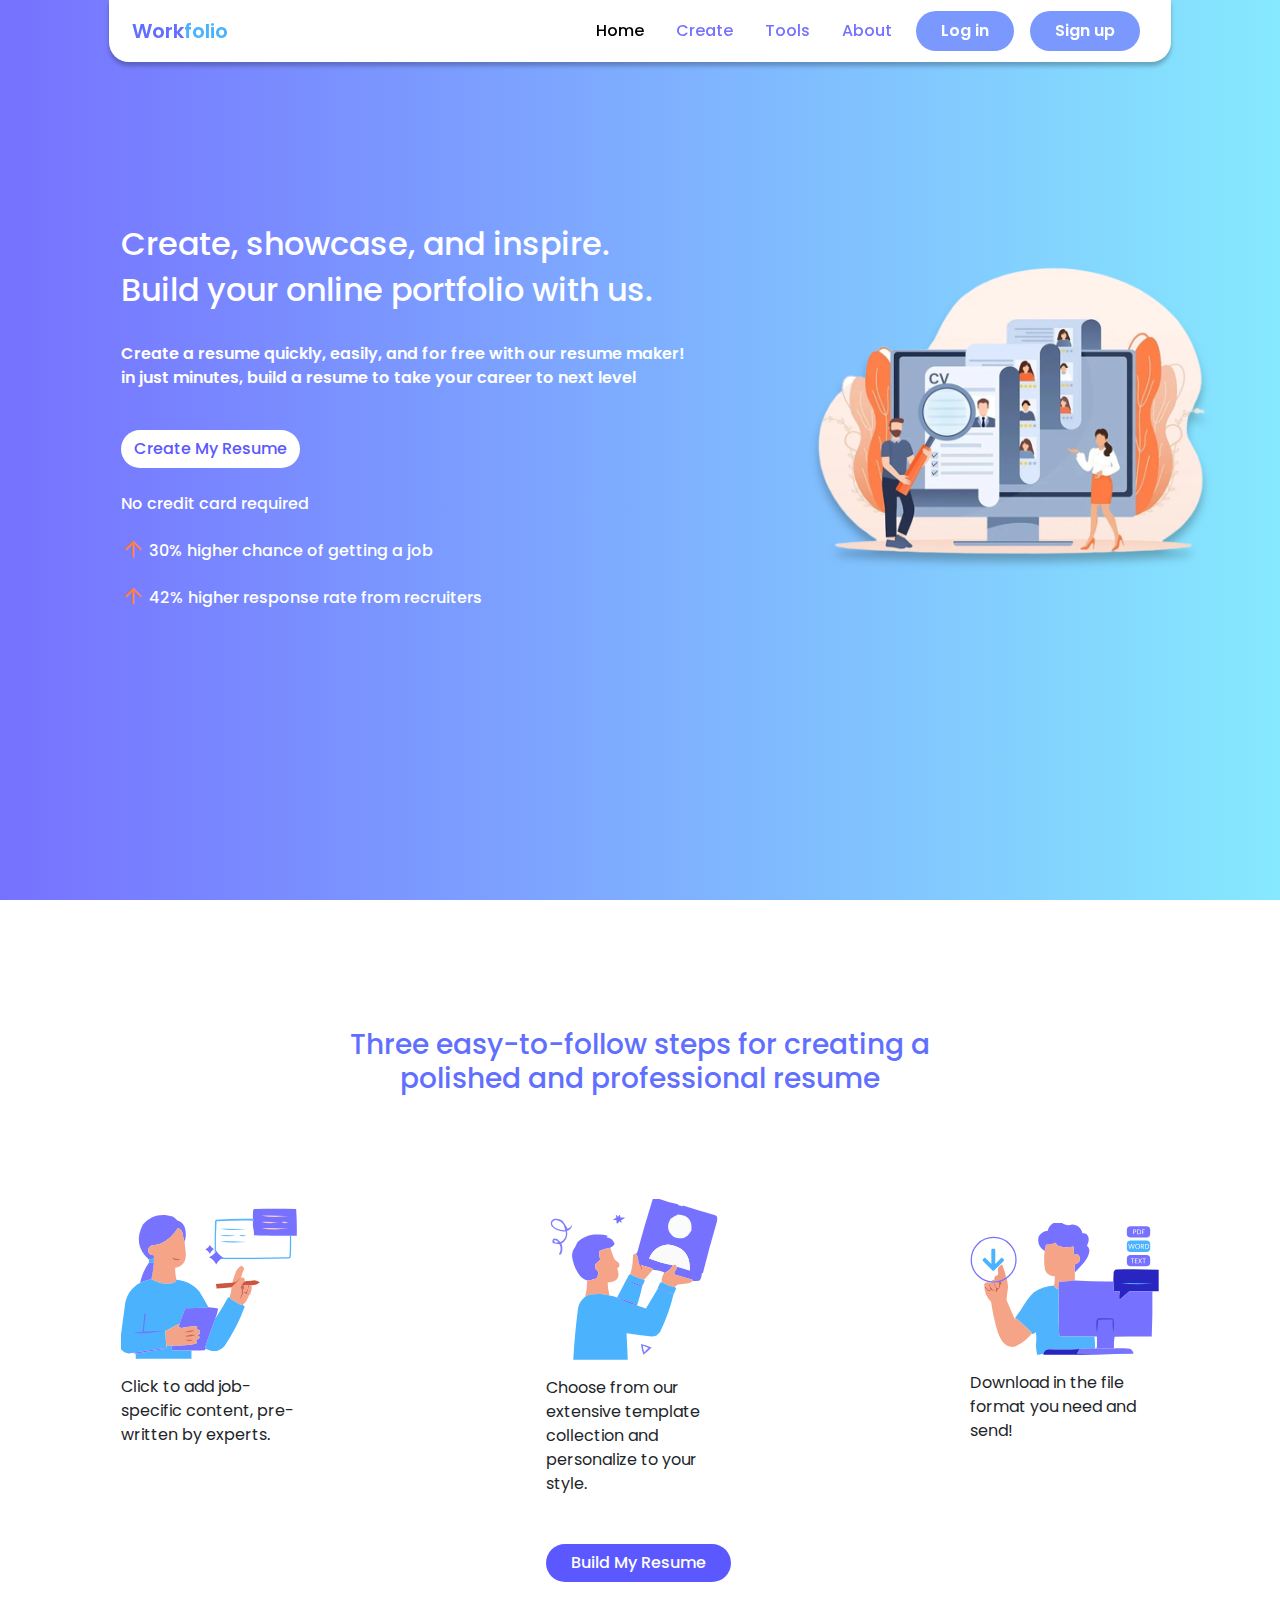
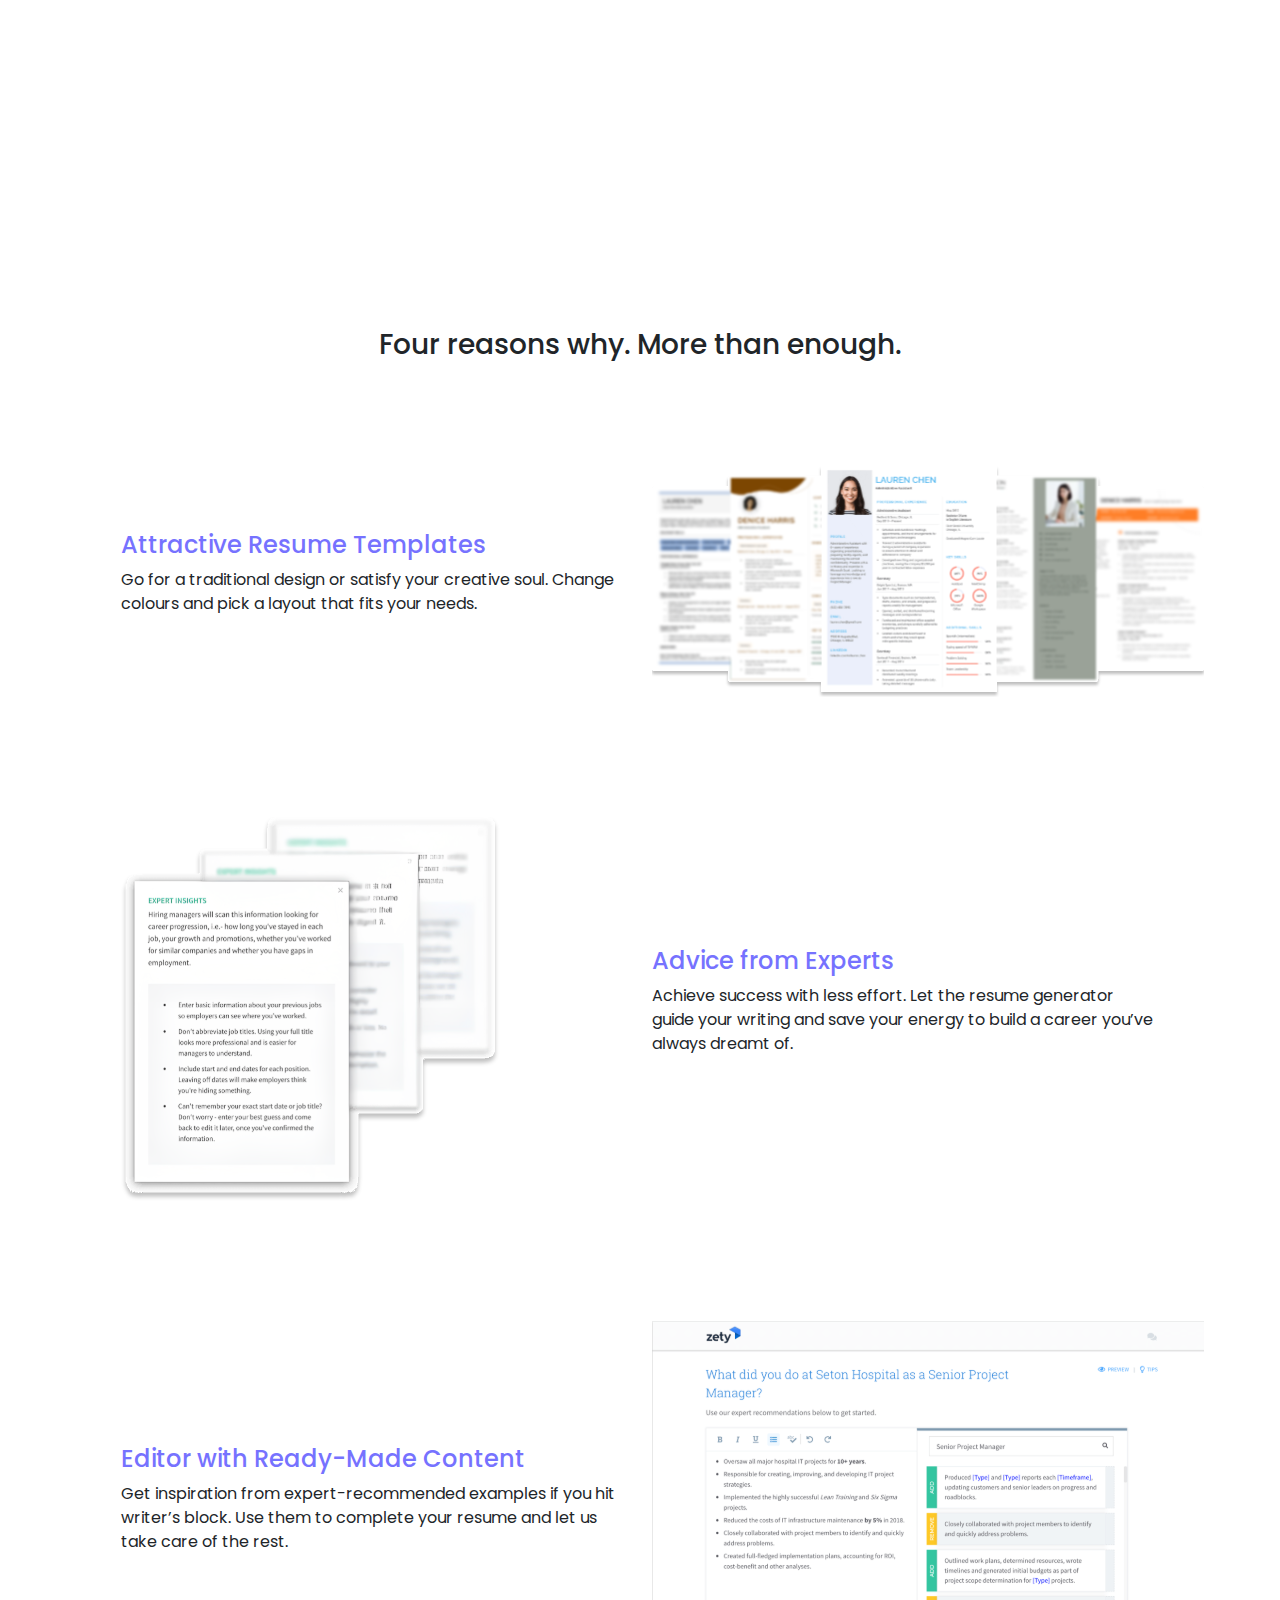
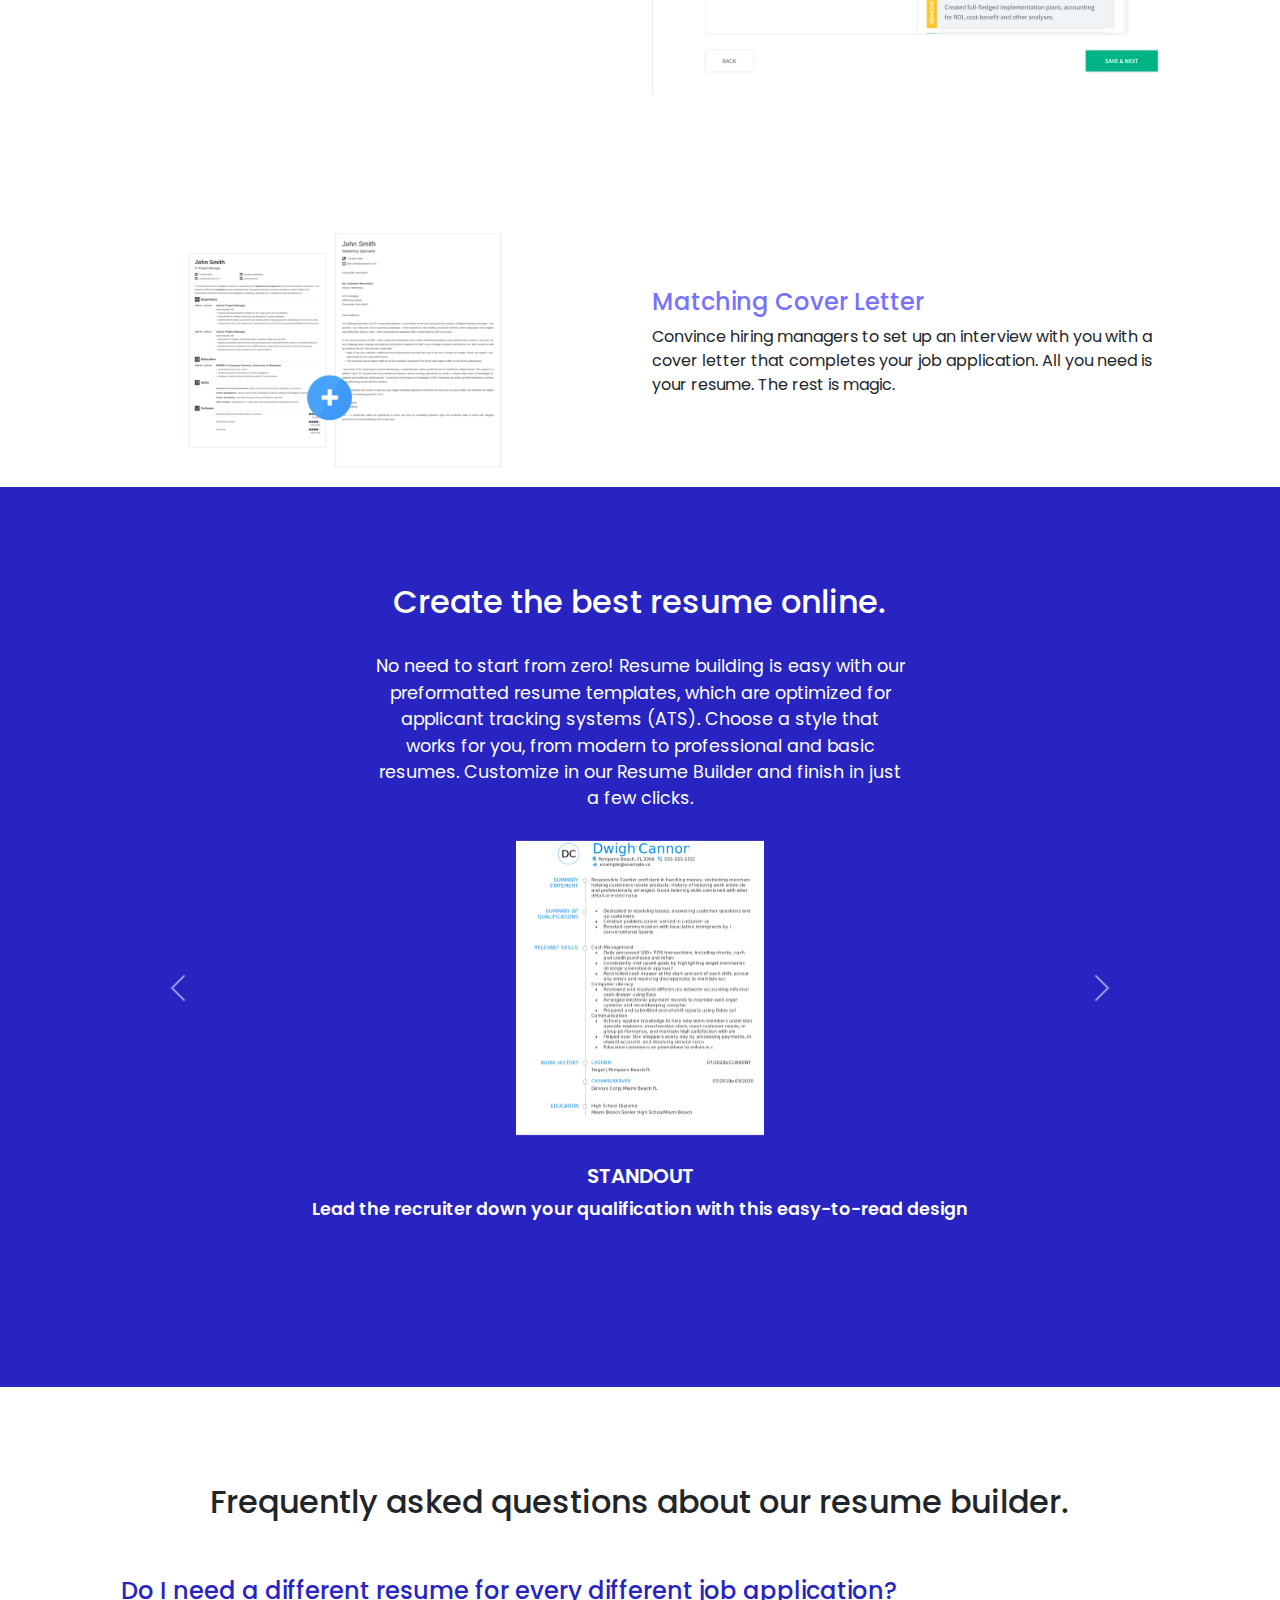
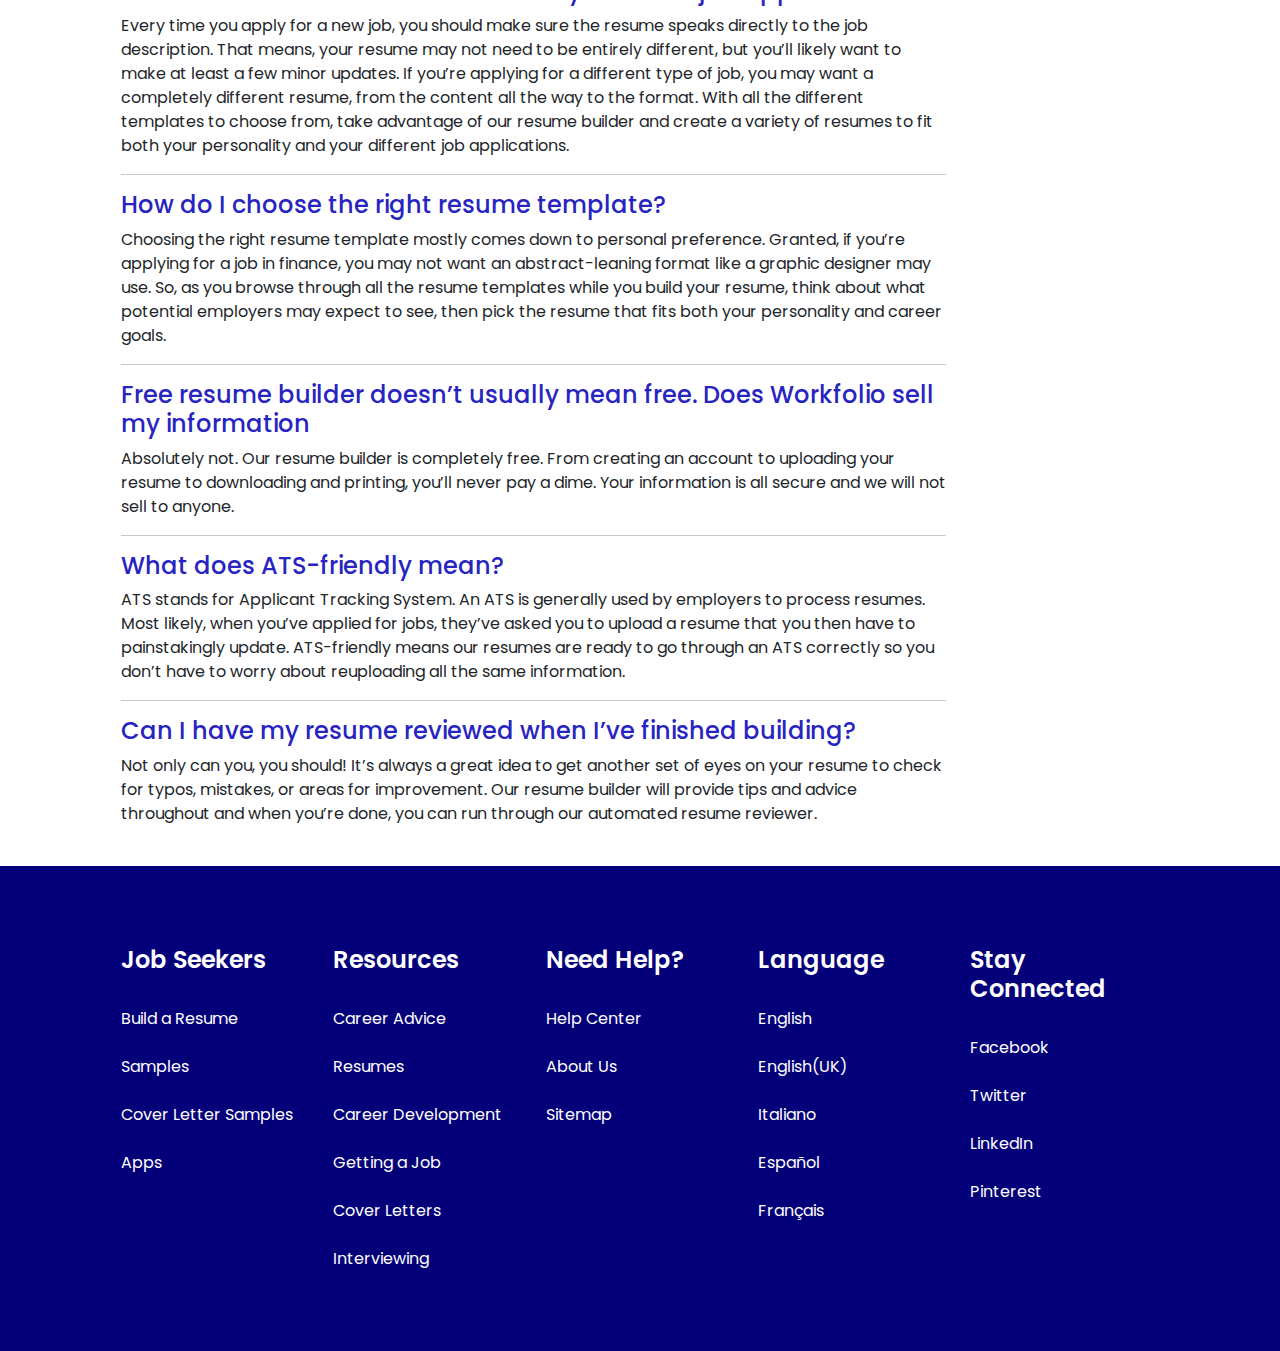
==== commit da914354: "Updated from the original repo" ====
--- a/workfolio/index.html
+++ b/workfolio/index.html
@@ -197,7 +197,7 @@
         <div class="row slide-2-button">
             <div class="col-md-5"></div>
             <div class="col-md-2 col-sm-12">
-                <button class="btn px-4 font-medium" onclick="goTo('/create_resume.html')">Build My Resume</button>
+                <button class="btn px-4 font-medium" onclick="goTo('./create_resume.html')">Build My Resume</button>
             </div>
             <div class="col-md-5"></div>
         </div>
--- a/workfolio/css/styles.css
+++ b/workfolio/css/styles.css
@@ -11,13 +11,13 @@
     padding-left: 15px;
     margin-right: auto;
     margin-left: auto;
-}   
+}
 
 body {
     font-family: 'Poppins', sans-serif;
 }
 
-.col-md-10 nav{
+.col-md-10 nav {
     border-radius: 0px 0px 20px 20px;
     background-color: #ffffff !important;
     box-shadow: 0px 4px 4px 0px rgba(0, 0, 0, 0.25);
@@ -43,6 +43,11 @@
     margin-right: 1rem;
 }
 
+
+.nav-link:focus:not(:hover) {
+    color: #7672FF;
+}
+
 .navbar-nav button {
     background-color: #7B98FF;
     color: #ffffff;
@@ -60,47 +65,10 @@
     padding: 0.5rem;
 }
 
-nav .show button, nav .collapsing button {
+nav .show button,
+nav .collapsing button {
     margin-top: 1rem;
 }
-
-/* .navbar {
-    background-color: #ffffff;
-    height: 3rem;
-    box-shadow: 0px 4px 4px 0px rgba(0, 0, 0, 0.25);
-    border-radius: 0px 0px 20px 20px;
-    height: 4rem;
-} */
-
-/* .logo {
-    margin-left: 2rem;
-    font-weight: 600;
-    font-size: 1.5rem;
-}
-
-.logo-part-1 {
-    color: #616FFF;
-}
-
-.logo-part-2 {
-    color: #4BB3FD;
-} */
-
-/* .navbar-links {
-    margin: 0;
-    width: 70%;
-    list-style-type: none;
-    font-weight: 500;
-    font-size: 1rem;
-    color: #7672FF;
-}
-
-.navbar-button {
-    background-color: #7B98FF;
-    color: #ffffff;
-    border-radius: 20px;
-    width: 6.8rem;
-} */
 
 .login-popup .modal-content {
     height: 30rem;
@@ -116,7 +84,8 @@
     height: 50%;
 }
 
-.login-popup .modal-body input[type=text], .modal-body input[type=password] {
+.login-popup .modal-body input[type=text],
+.modal-body input[type=password] {
     padding: 0.5rem;
     border: solid 0.5px #2824C1;
     border-radius: 0.5rem;
@@ -133,15 +102,20 @@
     padding: 0.5rem;
 }
 
-.login-popup .modal-body .btn span{
+.login-popup .modal-body .btn span {
     color: white;
 }
+
 .login-popup .modal-body .btn:active {
     background-image: none;
 }
 
-.login-popup .modal-body .btn:active span{
+.login-popup .modal-body .btn:active span {
     color: black;
+}
+
+.login-popup svg {
+    cursor: pointer;
 }
 
 .signup-popup .modal-content {
@@ -159,7 +133,9 @@
     height: 70%;
 }
 
-.signup-popup .modal-body input[type=text], .modal-body input[type=password], .modal-body input[type=email] {
+.signup-popup .modal-body input[type=text],
+.modal-body input[type=password],
+.modal-body input[type=email] {
     padding: 0.5rem;
     border: solid 0.5px #2824C1;
     border-radius: 0.5rem;
@@ -176,7 +152,7 @@
     padding: 0.75rem;
 }
 
-.signup-popup .modal-body .btn span{
+.signup-popup .modal-body .btn span {
     color: white;
 }
 
@@ -184,7 +160,7 @@
     background-image: none;
 }
 
-.signup-popup .modal-body .btn:active span{
+.signup-popup .modal-body .btn:active span {
     color: black;
 }
 
@@ -250,7 +226,7 @@
     margin-top: 6rem;
 }
 
-.slide-3-body img{
+.slide-3-body img {
     max-width: 90%;
 }
 
@@ -295,7 +271,7 @@
     margin-top: 6rem;
 }
 
-.slide-5-body h4{
+.slide-5-body h4 {
     color: #2824C1;
 }
 
@@ -310,3 +286,15 @@
     text-decoration: none;
     color: #ffffff;
 }
+
+.material-symbols-outlined {
+    font-variation-settings:
+        'FILL' 0,
+        'wght' 600,
+        'GRAD' 0,
+        'opsz' 48;
+
+    position: relative;
+    top: 0.3rem;
+    color: #FD7E47;
+}